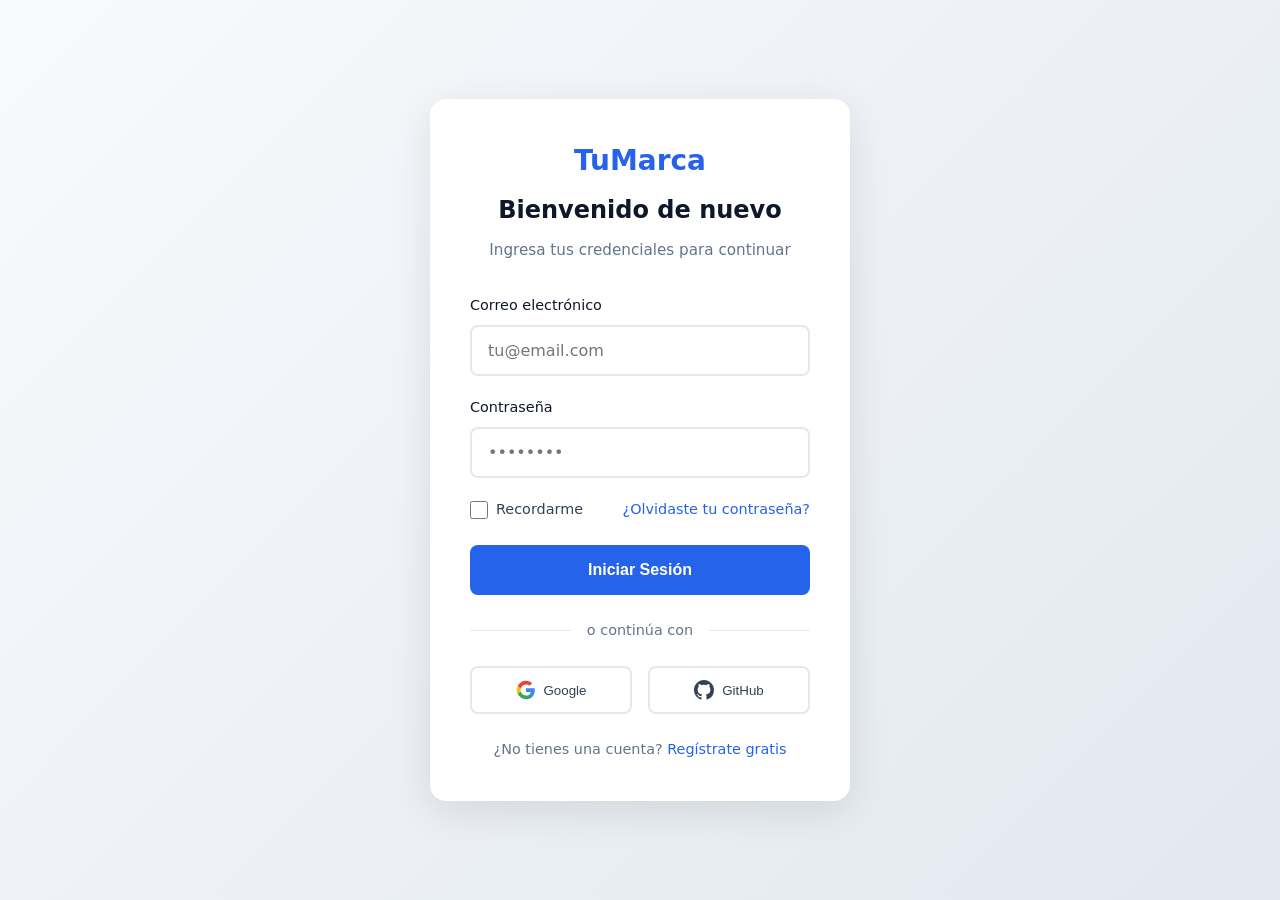
==== login.html @ ce0063b0 "feat(auth): add login page and update branding - Add new login.html page with complete authenticatio" ====
<!DOCTYPE html>
<html lang="es">
<head>
    <meta charset="UTF-8">
    <meta name="viewport" content="width=device-width, initial-scale=1.0">
    <title>Iniciar Sesión - TuMarca</title>
    <style>
        * {
            margin: 0;
            padding: 0;
            box-sizing: border-box;
        }
        
        :root {
            --primary: #2563eb;
            --primary-dark: #1d4ed8;
            --secondary: #0f172a;
            --text: #334155;
            --text-light: #64748b;
            --white: #ffffff;
            --error: #dc2626;
            --success: #16a34a;
            --border: #e2e8f0;
        }
        
        body {
            font-family: 'Segoe UI', system-ui, sans-serif;
            line-height: 1.6;
            color: var(--text);
            background: linear-gradient(135deg, #f8fafc 0%, #e2e8f0 100%);
            min-height: 100vh;
            display: flex;
            align-items: center;
            justify-content: center;
            padding: 1rem;
        }
        
        .login-container {
            background: var(--white);
            border-radius: 16px;
            box-shadow: 0 10px 40px rgba(0, 0, 0, 0.1);
            width: 100%;
            max-width: 420px;
            padding: 2.5rem;
        }
        
        .login-header {
            text-align: center;
            margin-bottom: 2rem;
        }
        
        .login-header .logo {
            font-size: 1.75rem;
            font-weight: 700;
            color: var(--primary);
            margin-bottom: 0.5rem;
        }
        
        .login-header h1 {
            font-size: 1.5rem;
            color: var(--secondary);
            margin-bottom: 0.5rem;
        }
        
        .login-header p {
            color: var(--text-light);
            font-size: 0.95rem;
        }
        
        .form-group {
            margin-bottom: 1.25rem;
        }
        
        .form-group label {
            display: block;
            margin-bottom: 0.5rem;
            font-weight: 500;
            color: var(--secondary);
            font-size: 0.9rem;
        }
        
        .form-group input {
            width: 100%;
            padding: 0.875rem 1rem;
            border: 2px solid var(--border);
            border-radius: 8px;
            font-size: 1rem;
            font-family: inherit;
            transition: border-color 0.3s, box-shadow 0.3s;
        }
        
        .form-group input:focus {
            outline: none;
            border-color: var(--primary);
            box-shadow: 0 0 0 3px rgba(37, 99, 235, 0.1);
        }
        
        .form-group input.error {
            border-color: var(--error);
        }
        
        .form-group input.success {
            border-color: var(--success);
        }
        
        .error-message {
            color: var(--error);
            font-size: 0.85rem;
            margin-top: 0.35rem;
            display: none;
        }
        
        .error-message.visible {
            display: block;
        }
        
        .form-options {
            display: flex;
            justify-content: space-between;
            align-items: center;
            margin-bottom: 1.5rem;
            font-size: 0.9rem;
        }
        
        .remember-me {
            display: flex;
            align-items: center;
            gap: 0.5rem;
            cursor: pointer;
        }
        
        .remember-me input[type="checkbox"] {
            width: 18px;
            height: 18px;
            accent-color: var(--primary);
            cursor: pointer;
        }
        
        .forgot-password {
            color: var(--primary);
            text-decoration: none;
            transition: color 0.3s;
        }
        
        .forgot-password:hover {
            color: var(--primary-dark);
        }
        
        .login-button {
            width: 100%;
            padding: 1rem;
            background-color: var(--primary);
            color: var(--white);
            border: none;
            border-radius: 8px;
            font-size: 1rem;
            font-weight: 600;
            cursor: pointer;
            transition: background-color 0.3s, transform 0.2s;
        }
        
        .login-button:hover {
            background-color: var(--primary-dark);
        }
        
        .login-button:active {
            transform: scale(0.98);
        }
        
        .login-button:disabled {
            background-color: var(--text-light);
            cursor: not-allowed;
        }
        
        .divider {
            display: flex;
            align-items: center;
            margin: 1.5rem 0;
            color: var(--text-light);
            font-size: 0.9rem;
        }
        
        .divider::before,
        .divider::after {
            content: '';
            flex: 1;
            height: 1px;
            background-color: var(--border);
        }
        
        .divider span {
            padding: 0 1rem;
        }
        
        .social-login {
            display: flex;
            gap: 1rem;
        }
        
        .social-button {
            flex: 1;
            padding: 0.75rem;
            border: 2px solid var(--border);
            border-radius: 8px;
            background: var(--white);
            cursor: pointer;
            display: flex;
            align-items: center;
            justify-content: center;
            gap: 0.5rem;
            font-weight: 500;
            color: var(--text);
            transition: border-color 0.3s, background-color 0.3s;
        }
        
        .social-button:hover {
            border-color: var(--text-light);
            background-color: var(--bg-light);
        }
        
        .signup-link {
            text-align: center;
            margin-top: 1.5rem;
            color: var(--text-light);
            font-size: 0.9rem;
        }
        
        .signup-link a {
            color: var(--primary);
            text-decoration: none;
            font-weight: 500;
        }
        
        .signup-link a:hover {
            text-decoration: underline;
        }
        
        /* Alert styles */
        .alert {
            padding: 1rem;
            border-radius: 8px;
            margin-bottom: 1.5rem;
            display: none;
        }
        
        .alert.visible {
            display: block;
        }
        
        .alert-error {
            background-color: #fef2f2;
            border: 1px solid #fecaca;
            color: var(--error);
        }
        
        .alert-success {
            background-color: #f0fdf4;
            border: 1px solid #bbf7d0;
            color: var(--success);
        }
        
        /* Loading spinner */
        .spinner {
            display: inline-block;
            width: 20px;
            height: 20px;
            border: 3px solid rgba(255, 255, 255, 0.3);
            border-radius: 50%;
            border-top-color: var(--white);
            animation: spin 1s linear infinite;
            margin-right: 0.5rem;
            vertical-align: middle;
        }
        
        @keyframes spin {
            to { transform: rotate(360deg); }
        }
        
        .hidden {
            display: none !important;
        }
        
        /* Dashboard (after login) */
        .dashboard {
            display: none;
            min-height: 100vh;
            background-color: #f1f5f9;
        }
        
        .dashboard.visible {
            display: flex;
        }
        
        /* Sidebar */
        .sidebar {
            width: 260px;
            background: var(--secondary);
            min-height: 100vh;
            position: fixed;
            left: 0;
            top: 0;
            padding: 1.5rem 0;
            transition: transform 0.3s;
        }
        
        .sidebar-logo {
            padding: 0 1.5rem 1.5rem;
            border-bottom: 1px solid rgba(255, 255, 255, 0.1);
            margin-bottom: 1rem;
        }
        
        .sidebar-logo .logo {
            color: var(--white);
            font-size: 1.5rem;
        }
        
        .sidebar-menu {
            list-style: none;
        }
        
        .sidebar-menu li {
            margin-bottom: 0.25rem;
        }
        
        .sidebar-menu a {
            display: flex;
            align-items: center;
            gap: 0.75rem;
            padding: 0.875rem 1.5rem;
            color: rgba(255, 255, 255, 0.7);
            text-decoration: none;
            transition: all 0.3s;
            font-size: 0.95rem;
        }
        
        .sidebar-menu a:hover,
        .sidebar-menu a.active {
            background: rgba(255, 255, 255, 0.1);
            color: var(--white);
        }
        
        .sidebar-menu a.active {
            border-left: 3px solid var(--primary);
        }
        
        .sidebar-menu svg {
            width: 20px;
            height: 20px;
        }
        
        /* Main Content */
        .main-content {
            flex: 1;
            margin-left: 260px;
        }
        
        .dashboard-header {
            background: var(--white);
            padding: 1rem 2rem;
            box-shadow: 0 2px 10px rgba(0, 0, 0, 0.05);
            display: flex;
            justify-content: space-between;
            align-items: center;
            position: sticky;
            top: 0;
            z-index: 100;
        }
        
        .header-left {
            display: flex;
            align-items: center;
            gap: 1rem;
        }
        
        .menu-toggle {
            display: none;
            background: none;
            border: none;
            cursor: pointer;
            padding: 0.5rem;
        }
        
        .search-box {
            display: flex;
            align-items: center;
            background: #f1f5f9;
            border-radius: 8px;
            padding: 0.5rem 1rem;
            gap: 0.5rem;
        }
        
        .search-box input {
            border: none;
            background: none;
            outline: none;
            font-size: 0.9rem;
            width: 200px;
        }
        
        .header-right {
            display: flex;
            align-items: center;
            gap: 1rem;
        }
        
        .notification-btn {
            position: relative;
            background: none;
            border: none;
            cursor: pointer;
            padding: 0.5rem;
        }
        
        .notification-badge {
            position: absolute;
            top: 0;
            right: 0;
            width: 18px;
            height: 18px;
            background: var(--error);
            color: white;
            font-size: 0.7rem;
            border-radius: 50%;
            display: flex;
            align-items: center;
            justify-content: center;
        }
        
        .user-menu {
            display: flex;
            align-items: center;
            gap: 0.75rem;
            cursor: pointer;
        }
        
        .user-avatar {
            width: 40px;
            height: 40px;
            border-radius: 50%;
            background: var(--primary);
            color: white;
            display: flex;
            align-items: center;
            justify-content: center;
            font-weight: 600;
        }
        
        .user-info {
            display: flex;
            flex-direction: column;
        }
        
        .user-name {
            font-weight: 600;
            font-size: 0.9rem;
        }
        
        .user-role {
            font-size: 0.8rem;
            color: var(--text-light);
        }
        
        .logout-btn {
            padding: 0.5rem 1rem;
            background: var(--primary);
            color: white;
            border: none;
            border-radius: 6px;
            cursor: pointer;
            font-weight: 500;
            transition: background 0.3s;
        }
        
        .logout-btn:hover {
            background: var(--primary-dark);
        }
        
        /* Dashboard Content */
        .dashboard-content {
            padding: 2rem;
        }
        
        .page-title {
            font-size: 1.75rem;
            color: var(--secondary);
            margin-bottom: 0.5rem;
        }
        
        .page-subtitle {
            color: var(--text-light);
            margin-bottom: 2rem;
        }
        
        /* Stats Cards */
        .stats-grid {
            display: grid;
            grid-template-columns: repeat(auto-fit, minmax(240px, 1fr));
            gap: 1.5rem;
            margin-bottom: 2rem;
        }
        
        .stat-card {
            background: var(--white);
            border-radius: 12px;
            padding: 1.5rem;
            box-shadow: 0 2px 8px rgba(0, 0, 0, 0.05);
            display: flex;
            align-items: center;
            gap: 1rem;
            transition: transform 0.3s, box-shadow 0.3s;
        }
        
        .stat-card:hover {
            transform: translateY(-4px);
            box-shadow: 0 8px 20px rgba(0, 0, 0, 0.1);
        }
        
        .stat-icon {
            width: 56px;
            height: 56px;
            border-radius: 12px;
            display: flex;
            align-items: center;
            justify-content: center;
            font-size: 1.5rem;
        }
        
        .stat-icon.blue { background: #dbeafe; color: var(--primary); }
        .stat-icon.green { background: #dcfce7; color: var(--success); }
        .stat-icon.orange { background: #ffedd5; color: #ea580c; }
        .stat-icon.purple { background: #f3e8ff; color: #9333ea; }
        
        .stat-info h3 {
            font-size: 1.75rem;
            color: var(--secondary);
            margin-bottom: 0.25rem;
        }
        
        .stat-info p {
            color: var(--text-light);
            font-size: 0.9rem;
        }
        
        .stat-change {
            font-size: 0.8rem;
            margin-top: 0.25rem;
        }
        
        .stat-change.positive { color: var(--success); }
        .stat-change.negative { color: var(--error); }
        
        /* Charts Section */
        .charts-grid {
            display: grid;
            grid-template-columns: 2fr 1fr;
            gap: 1.5rem;
            margin-bottom: 2rem;
        }
        
        .chart-card {
            background: var(--white);
            border-radius: 12px;
            padding: 1.5rem;
            box-shadow: 0 2px 8px rgba(0, 0, 0, 0.05);
        }
        
        .chart-header {
            display: flex;
            justify-content: space-between;
            align-items: center;
            margin-bottom: 1.5rem;
        }
        
        .chart-header h3 {
            color: var(--secondary);
            font-size: 1.1rem;
        }
        
        .chart-filter {
            padding: 0.5rem 1rem;
            border: 1px solid var(--border);
            border-radius: 6px;
            font-size: 0.85rem;
            background: var(--white);
        }
        
        .bar-chart {
            display: flex;
            align-items: flex-end;
            justify-content: space-between;
            height: 200px;
            padding-top: 1rem;
        }
        
        .bar-item {
            display: flex;
            flex-direction: column;
            align-items: center;
            flex: 1;
        }
        
        .bar {
            width: 40px;
            background: var(--primary);
            border-radius: 6px 6px 0 0;
            transition: height 0.5s ease;
        }
        
        .bar-label {
            margin-top: 0.5rem;
            font-size: 0.8rem;
            color: var(--text-light);
        }
        
        .bar-value {
            font-size: 0.8rem;
            font-weight: 600;
            margin-bottom: 0.25rem;
            color: var(--secondary);
        }
        
        /* Donut Chart */
        .donut-chart {
            display: flex;
            align-items: center;
            justify-content: center;
            gap: 2rem;
        }
        
        .donut {
            width: 150px;
            height: 150px;
            border-radius: 50%;
            background: conic-gradient(
                var(--primary) 0deg 126deg,
                var(--success) 126deg 234deg,
                #f59e0b 234deg 306deg,
                var(--error) 306deg 360deg
            );
            position: relative;
        }
        
        .donut::after {
            content: '';
            position: absolute;
            top: 50%;
            left: 50%;
            transform: translate(-50%, -50%);
            width: 80px;
            height: 80px;
            background: var(--white);
            border-radius: 50%;
        }
        
        .donut-legend {
            display: flex;
            flex-direction: column;
            gap: 0.75rem;
        }
        
        .legend-item {
            display: flex;
            align-items: center;
            gap: 0.5rem;
            font-size: 0.9rem;
        }
        
        .legend-color {
            width: 12px;
            height: 12px;
            border-radius: 3px;
        }
        
        /* Table Section */
        .table-card {
            background: var(--white);
            border-radius: 12px;
            box-shadow: 0 2px 8px rgba(0, 0, 0, 0.05);
            overflow: hidden;
        }
        
        .table-header {
            padding: 1.5rem;
            border-bottom: 1px solid var(--border);
            display: flex;
            justify-content: space-between;
            align-items: center;
        }
        
        .table-header h3 {
            color: var(--secondary);
        }
        
        .view-all {
            color: var(--primary);
            text-decoration: none;
            font-size: 0.9rem;
        }
        
        table {
            width: 100%;
            border-collapse: collapse;
        }
        
        th, td {
            padding: 1rem 1.5rem;
            text-align: left;
        }
        
        th {
            background: #f8fafc;
            font-weight: 600;
            color: var(--text-light);
            font-size: 0.85rem;
            text-transform: uppercase;
        }
        
        td {
            border-bottom: 1px solid var(--border);
            font-size: 0.9rem;
        }
        
        tr:last-child td {
            border-bottom: none;
        }
        
        .status {
            display: inline-flex;
            align-items: center;
            gap: 0.5rem;
            padding: 0.25rem 0.75rem;
            border-radius: 20px;
            font-size: 0.8rem;
            font-weight: 500;
        }
        
        .status.active {
            background: #dcfce7;
            color: var(--success);
        }
        
        .status.pending {
            background: #fef3c7;
            color: #d97706;
        }
        
        .status.inactive {
            background: #fee2e2;
            color: var(--error);
        }
        
        .status::before {
            content: '';
            width: 8px;
            height: 8px;
            border-radius: 50%;
            background: currentColor;
        }
        
        .action-btn {
            padding: 0.375rem 0.75rem;
            border: 1px solid var(--border);
            background: var(--white);
            border-radius: 6px;
            cursor: pointer;
            font-size: 0.85rem;
            transition: all 0.3s;
        }
        
        .action-btn:hover {
            border-color: var(--primary);
            color: var(--primary);
        }
        
        /* Activity Section */
        .activity-grid {
            display: grid;
            grid-template-columns: 1fr 1fr;
            gap: 1.5rem;
        }
        
        .activity-card {
            background: var(--white);
            border-radius: 12px;
            padding: 1.5rem;
            box-shadow: 0 2px 8px rgba(0, 0, 0, 0.05);
        }
        
        .activity-list {
            display: flex;
            flex-direction: column;
            gap: 1rem;
        }
        
        .activity-item {
            display: flex;
            gap: 1rem;
            align-items: flex-start;
        }
        
        .activity-icon {
            width: 40px;
            height: 40px;
            border-radius: 10px;
            display: flex;
            align-items: center;
            justify-content: center;
            flex-shrink: 0;
        }
        
        .activity-content p {
            font-size: 0.9rem;
            margin-bottom: 0.25rem;
        }
        
        .activity-content span {
            font-size: 0.8rem;
            color: var(--text-light);
        }
        
        /* Quick Actions */
        .quick-actions {
            display: grid;
            grid-template-columns: repeat(auto-fit, minmax(200px, 1fr));
            gap: 1rem;
            margin-top: 2rem;
        }
        
        .quick-action-btn {
            display: flex;
            align-items: center;
            justify-content: center;
            gap: 0.5rem;
            padding: 1rem;
            background: var(--white);
            border: 2px dashed var(--border);
            border-radius: 10px;
            cursor: pointer;
            color: var(--text-light);
            font-weight: 500;
            transition: all 0.3s;
        }
        
        .quick-action-btn:hover {
            border-color: var(--primary);
            color: var(--primary);
            background: #f8fafc;
        }
        
        /* Responsive */
        @media (max-width: 1024px) {
            .charts-grid {
                grid-template-columns: 1fr;
            }
            
            .activity-grid {
                grid-template-columns: 1fr;
            }
        }
        
        @media (max-width: 768px) {
            .sidebar {
                transform: translateX(-100%);
            }
            
            .sidebar.open {
                transform: translateX(0);
            }
            
            .main-content {
                margin-left: 0;
            }
            
            .menu-toggle {
                display: block;
            }
            
            .search-box {
                display: none;
            }
            
            .user-info {
                display: none;
            }
            
            .stats-grid {
                grid-template-columns: 1fr;
            }
            
            .table-card {
                overflow-x: auto;
            }
        }
    </style>
    </style>
</head>
<body>
    <!-- Login Form -->
    <div class="login-container" id="loginContainer">
        <div class="login-header">
            <div class="logo">TuMarca</div>
            <h1>Bienvenido de nuevo</h1>
            <p>Ingresa tus credenciales para continuar</p>
        </div>
        
        <div class="alert alert-error" id="errorAlert"></div>
        <div class="alert alert-success" id="successAlert"></div>
        
        <form id="loginForm">
            <div class="form-group">
                <label for="email">Correo electrónico</label>
                <input type="email" id="email" name="email" placeholder="tu@email.com" required>
                <div class="error-message" id="emailError">Por favor ingresa un correo válido</div>
            </div>
            
            <div class="form-group">
                <label for="password">Contraseña</label>
                <input type="password" id="password" name="password" placeholder="••••••••" required>
                <div class="error-message" id="passwordError">La contraseña debe tener al menos 6 caracteres</div>
            </div>
            
            <div class="form-options">
                <label class="remember-me">
                    <input type="checkbox" id="remember">
                    <span>Recordarme</span>
                </label>
                <a href="#" class="forgot-password">¿Olvidaste tu contraseña?</a>
            </div>
            
            <button type="submit" class="login-button" id="loginBtn">Iniciar Sesión</button>
        </form>
        
        <div class="divider">
            <span>o continúa con</span>
        </div>
        
        <div class="social-login">
            <button type="button" class="social-button" onclick="socialLogin('google')">
                <svg width="20" height="20" viewBox="0 0 24 24" fill="none">
                    <path d="M22.56 12.25c0-.78-.07-1.53-.2-2.25H12v4.26h5.92c-.26 1.37-1.04 2.53-2.21 3.31v2.77h3.57c2.08-1.92 3.28-4.74 3.28-8.09z" fill="#4285F4"/>
                    <path d="M12 23c2.97 0 5.46-.98 7.28-2.66l-3.57-2.77c-.98.66-2.23 1.06-3.71 1.06-2.86 0-5.29-1.93-6.16-4.53H2.18v2.84C3.99 20.53 7.7 23 12 23z" fill="#34A853"/>
                    <path d="M5.84 14.09c-.22-.66-.35-1.36-.35-2.09s.13-1.43.35-2.09V7.07H2.18C1.43 8.55 1 10.22 1 12s.43 3.45 1.18 4.93l2.85-2.22.81-.62z" fill="#FBBC05"/>
                    <path d="M12 5.38c1.62 0 3.06.56 4.21 1.64l3.15-3.15C17.45 2.09 14.97 1 12 1 7.7 1 3.99 3.47 2.18 7.07l3.66 2.84c.87-2.6 3.3-4.53 6.16-4.53z" fill="#EA4335"/>
                </svg>
                Google
            </button>
            <button type="button" class="social-button" onclick="socialLogin('github')">
                <svg width="20" height="20" viewBox="0 0 24 24" fill="currentColor">
                    <path d="M12 0C5.37 0 0 5.37 0 12c0 5.31 3.435 9.795 8.205 11.385.6.105.825-.255.825-.57 0-.285-.015-1.23-.015-2.235-3.015.555-3.795-.735-4.035-1.41-.135-.345-.72-1.41-1.23-1.695-.42-.225-1.02-.78-.015-.795.945-.015 1.62.87 1.845 1.23 1.08 1.815 2.805 1.305 3.495.99.105-.78.42-1.305.765-1.605-2.67-.3-5.46-1.335-5.46-5.925 0-1.305.465-2.385 1.23-3.225-.12-.3-.54-1.53.12-3.18 0 0 1.005-.315 3.3 1.23.96-.27 1.98-.405 3-.405s2.04.135 3 .405c2.295-1.56 3.3-1.23 3.3-1.23.66 1.65.24 2.88.12 3.18.765.84 1.23 1.905 1.23 3.225 0 4.605-2.805 5.625-5.475 5.925.435.375.81 1.095.81 2.22 0 1.605-.015 2.895-.015 3.3 0 .315.225.69.825.57A12.02 12.02 0 0024 12c0-6.63-5.37-12-12-12z"/>
                </svg>
                GitHub
            </button>
        </div>
        
        <div class="signup-link">
            ¿No tienes una cuenta? <a href="#" onclick="showSignup()">Regístrate gratis</a>
        </div>
    </div>
    
    <!-- Dashboard (after login) -->
    <div class="dashboard" id="dashboard">
        <!-- Sidebar -->
        <aside class="sidebar" id="sidebar">
            <div class="sidebar-logo">
                <div class="logo">TuMarca</div>
            </div>
            <ul class="sidebar-menu">
                <li><a href="#" class="active" onclick="showPage('dashboard')">
                    <svg fill="none" stroke="currentColor" viewBox="0 0 24 24"><path stroke-linecap="round" stroke-linejoin="round" stroke-width="2" d="M3 12l2-2m0 0l7-7 7 7M5 10v10a1 1 0 001 1h3m10-11l2 2m-2-2v10a1 1 0 01-1 1h-3m-6 0a1 1 0 001-1v-4a1 1 0 011-1h2a1 1 0 011 1v4a1 1 0 001 1m-6 0h6"></path></svg>
                    Dashboard
                </a></li>
                <li><a href="#" onclick="showPage('analytics')">
                    <svg fill="none" stroke="currentColor" viewBox="0 0 24 24"><path stroke-linecap="round" stroke-linejoin="round" stroke-width="2" d="M9 19v-6a2 2 0 00-2-2H5a2 2 0 00-2 2v6a2 2 0 002 2h2a2 2 0 002-2zm0 0V9a2 2 0 012-2h2a2 2 0 012 2v10m-6 0a2 2 0 002 2h2a2 2 0 002-2m0 0V5a2 2 0 012-2h2a2 2 0 012 2v14a2 2 0 01-2 2h-2a2 2 0 01-2-2z"></path></svg>
                    Analytics
                </a></li>
                <li><a href="#" onclick="showPage('users')">
                    <svg fill="none" stroke="currentColor" viewBox="0 0 24 24"><path stroke-linecap="round" stroke-linejoin="round" stroke-width="2" d="M12 4.354a4 4 0 110 5.292M15 21H3v-1a6 6 0 0112 0v1zm0 0h6v-1a6 6 0 00-9-5.197M13 7a4 4 0 11-8 0 4 4 0 018 0z"></path></svg>
                    Usuarios
                </a></li>
                <li><a href="#" onclick="showPage('products')">
                    <svg fill="none" stroke="currentColor" viewBox="0 0 24 24"><path stroke-linecap="round" stroke-linejoin="round" stroke-width="2" d="M20 7l-8-4-8 4m16 0l-8 4m8-4v10l-8 4m0-10L4 7m8 4v10M4 7v10l8 4"></path></svg>
                    Productos
                </a></li>
                <li><a href="#" onclick="showPage('orders')">
                    <svg fill="none" stroke="currentColor" viewBox="0 0 24 24"><path stroke-linecap="round" stroke-linejoin="round" stroke-width="2" d="M9 5H7a2 2 0 00-2 2v12a2 2 0 002 2h10a2 2 0 002-2V7a2 2 0 00-2-2h-2M9 5a2 2 0 002 2h2a2 2 0 002-2M9 5a2 2 0 012-2h2a2 2 0 012 2m-3 7h3m-3 4h3m-6-4h.01M9 16h.01"></path></svg>
                    Pedidos
                </a></li>
                <li><a href="#" onclick="showPage('settings')">
                    <svg fill="none" stroke="currentColor" viewBox="0 0 24 24"><path stroke-linecap="round" stroke-linejoin="round" stroke-width="2" d="M10.325 4.317c.426-1.756 2.924-1.756 3.35 0a1.724 1.724 0 002.573 1.066c1.543-.94 3.31.826 2.37 2.37a1.724 1.724 0 001.065 2.572c1.756.426 1.756 2.924 0 3.35a1.724 1.724 0 00-1.066 2.573c.94 1.543-.826 3.31-2.37 2.37a1.724 1.724 0 00-2.572 1.065c-.426 1.756-2.924 1.756-3.35 0a1.724 1.724 0 00-2.573-1.066c-1.543.94-3.31-.826-2.37-2.37a1.724 1.724 0 00-1.065-2.572c-1.756-.426-1.756-2.924 0-3.35a1.724 1.724 0 001.066-2.573c-.94-1.543.826-3.31 2.37-2.37.996.608 2.296.07 2.572-1.065z"></path><path stroke-linecap="round" stroke-linejoin="round" stroke-width="2" d="M15 12a3 3 0 11-6 0 3 3 0 016 0z"></path></svg>
                    Configuración
                </a></li>
            </ul>
        </aside>
        
        <!-- Main Content -->
        <main class="main-content">
            <!-- Header -->
            <header class="dashboard-header">
                <div class="header-left">
                    <button class="menu-toggle" onclick="toggleSidebar()">
                        <svg width="24" height="24" fill="none" stroke="currentColor" viewBox="0 0 24 24"><path stroke-linecap="round" stroke-linejoin="round" stroke-width="2" d="M4 6h16M4 12h16M4 18h16"></path></svg>
                    </button>
                    <div class="search-box">
                        <svg width="18" height="18" fill="none" stroke="currentColor" viewBox="0 0 24 24"><path stroke-linecap="round" stroke-linejoin="round" stroke-width="2" d="M21 21l-6-6m2-5a7 7 0 11-14 0 7 7 0 0114 0z"></path></svg>
                        <input type="text" placeholder="Buscar...">
                    </div>
                </div>
                <div class="header-right">
                    <button class="notification-btn">
                        <svg width="24" height="24" fill="none" stroke="currentColor" viewBox="0 0 24 24"><path stroke-linecap="round" stroke-linejoin="round" stroke-width="2" d="M15 17h5l-1.405-1.405A2.032 2.032 0 0118 14.158V11a6.002 6.002 0 00-4-5.659V5a2 2 0 10-4 0v.341C7.67 6.165 6 8.388 6 11v3.159c0 .538-.214 1.055-.595 1.436L4 17h5m6 0v1a3 3 0 11-6 0v-1m6 0H9"></path></svg>
                        <span class="notification-badge">3</span>
                    </button>
                    <div class="user-menu">
                        <div class="user-avatar" id="userAvatar">A</div>
                        <div class="user-info">
                            <span class="user-name" id="userName">Usuario</span>
                            <span class="user-role">Administrador</span>
                        </div>
                    </div>
                    <button class="logout-btn" onclick="logout()">Cerrar</button>
                </div>
            </header>
            
            <!-- Dashboard Content -->
            <div class="dashboard-content" id="dashboardContent">
                <h1 class="page-title">Dashboard</h1>
                <p class="page-subtitle">Resumen de tu actividad y métricas importantes</p>
                
                <!-- Stats -->
                <div class="stats-grid">
                    <div class="stat-card">
                        <div class="stat-icon blue">
                            <svg width="24" height="24" fill="none" stroke="currentColor" viewBox="0 0 24 24"><path stroke-linecap="round" stroke-linejoin="round" stroke-width="2" d="M12 4.354a4 4 0 110 5.292M15 21H3v-1a6 6 0 0112 0v1zm0 0h6v-1a6 6 0 00-9-5.197M13 7a4 4 0 11-8 0 4 4 0 018 0z"></path></svg>
                        </div>
                        <div class="stat-info">
                            <h3>12,345</h3>
                            <p>Usuarios Totales</p>
                            <span class="stat-change positive">↑ 12% este mes</span>
                        </div>
                    </div>
                    <div class="stat-card">
                        <div class="stat-icon green">
                            <svg width="24" height="24" fill="none" stroke="currentColor" viewBox="0 0 24 24"><path stroke-linecap="round" stroke-linejoin="round" stroke-width="2" d="M13 7h8m0 0v8m0-8l-8 8-4-4-6 6"></path></svg>
                        </div>
                        <div class="stat-info">
                            <h3>$84,230</h3>
                            <p>Ingresos</p>
                            <span class="stat-change positive">↑ 8% este mes</span>
                        </div>
                    </div>
                    <div class="stat-card">
                        <div class="stat-icon orange">
                            <svg width="24" height="24" fill="none" stroke="currentColor" viewBox="0 0 24 24"><path stroke-linecap="round" stroke-linejoin="round" stroke-width="2" d="M16 11V7a4 4 0 00-8 0v4M5 9h14l1 12H4L5 9z"></path></svg>
                        </div>
                        <div class="stat-info">
                            <h3>1,234</h3>
                            <p>Pedidos</p>
                            <span class="stat-change negative">↓ 3% este mes</span>
                        </div>
                    </div>
                    <div class="stat-card">
                        <div class="stat-icon purple">
                            <svg width="24" height="24" fill="none" stroke="currentColor" viewBox="0 0 24 24"><path stroke-linecap="round" stroke-linejoin="round" stroke-width="2" d="M11.049 2.927c.3-.921 1.603-.921 1.902 0l1.519 4.674a1 1 0 00.95.69h4.915c.969 0 1.371 1.24.588 1.81l-3.976 2.888a1 1 0 00-.363 1.118l1.518 4.674c.3.922-.755 1.688-1.538 1.118l-3.976-2.888a1 1 0 00-1.176 0l-3.976 2.888c-.783.57-1.838-.197-1.538-1.118l1.518-4.674a1 1 0 00-.363-1.118l-3.976-2.888c-.784-.57-.38-1.81.588-1.81h4.914a1 1 0 00.951-.69l1.519-4.674z"></path></svg>
                        </div>
                        <div class="stat-info">
                            <h3>4.8</h3>
                            <p>Calificación</p>
                            <span class="stat-change positive">↑ 0.2 este mes</span>
                        </div>
                    </div>
                </div>
                
                <!-- Charts -->
                <div class="charts-grid">
                    <div class="chart-card">
                        <div class="chart-header">
                            <h3>Ingresos Semanales</h3>
                            <select class="chart-filter">
                                <option>Esta semana</option>
                                <option>Semana pasada</option>
                                <option>Este mes</option>
                            </select>
                        </div>
                        <div class="bar-chart">
                            <div class="bar-item">
                                <span class="bar-value">$1.2k</span>
                                <div class="bar" style="height: 60px;"></div>
                                <span class="bar-label">Lun</span>
                            </div>
                            <div class="bar-item">
                                <span class="bar-value">$2.1k</span>
                                <div class="bar" style="height: 100px;"></div>
                                <span class="bar-label">Mar</span>
                            </div>
                            <div class="bar-item">
                                <span class="bar-value">$1.8k</span>
                                <div class="bar" style="height: 85px;"></div>
                                <span class="bar-label">Mié</span>
                            </div>
                            <div class="bar-item">
                                <span class="bar-value">$2.5k</span>
                                <div class="bar" style="height: 120px;"></div>
                                <span class="bar-label">Jue</span>
                            </div>
                            <div class="bar-item">
                                <span class="bar-value">$3.2k</span>
                                <div class="bar" style="height: 150px;"></div>
                                <span class="bar-label">Vie</span>
                            </div>
                            <div class="bar-item">
                                <span class="bar-value">$2.8k</span>
                                <div class="bar" style="height: 130px;"></div>
                                <span class="bar-label">Sáb</span>
                            </div>
                            <div class="bar-item">
                                <span class="bar-value">$1.9k</span>
                                <div class="bar" style="height: 90px;"></div>
                                <span class="bar-label">Dom</span>
                            </div>
                        </div>
                    </div>
                    <div class="chart-card">
                        <div class="chart-header">
                            <h3>Por Categoría</h3>
                        </div>
                        <div class="donut-chart">
                            <div class="donut"></div>
                            <div class="donut-legend">
                                <div class="legend-item">
                                    <div class="legend-color" style="background: var(--primary);"></div>
                                    <span>Electrónica 35%</span>
                                </div>
                                <div class="legend-item">
                                    <div class="legend-color" style="background: var(--success);"></div>
                                    <span>Ropa 30%</span>
                                </div>
                                <div class="legend-item">
                                    <div class="legend-color" style="background: #f59e0b;"></div>
                                    <span>Hogar 20%</span>
                                </div>
                                <div class="legend-item">
                                    <div class="legend-color" style="background: var(--error);"></div>
                                    <span>Otros 15%</span>
                                </div>
                            </div>
                        </div>
                    </div>
                </div>
                
                <!-- Table -->
                <div class="table-card">
                    <div class="table-header">
                        <h3>Últimos Pedidos</h3>
                        <a href="#" class="view-all">Ver todos →</a>
                    </div>
                    <table>
                        <thead>
                            <tr>
                                <th>ID</th>
                                <th>Cliente</th>
                                <th>Producto</th>
                                <th>Estado</th>
                                <th>Monto</th>
                                <th>Fecha</th>
                                <th>Acción</th>
                            </tr>
                        </thead>
                        <tbody>
                            <tr>
                                <td>#ORD-001</td>
                                <td>Juan Pérez</td>
                                <td>Laptop Pro</td>
                                <td><span class="status active">Activo</span></td>
                                <td>$1,299</td>
                                <td>14 May 2026</td>
                                <td><button class="action-btn">Ver</button></td>
                            </tr>
                            <tr>
                                <td>#ORD-002</td>
                                <td>María García</td>
                                <td>iPhone 15</td>
                                <td><span class="status pending">Pendiente</span></td>
                                <td>$999</td>
                                <td>14 May 2026</td>
                                <td><button class="action-btn">Ver</button></td>
                            </tr>
                            <tr>
                                <td>#ORD-003</td>
                                <td>Carlos López</td>
                                <td>Apple Watch</td>
                                <td><span class="status active">Activo</span></td>
                                <td>$499</td>
                                <td>13 May 2026</td>
                                <td><button class="action-btn">Ver</button></td>
                            </tr>
                            <tr>
                                <td>#ORD-004</td>
                                <td>Ana Mart��nez</td>
                                <td>AirPods Pro</td>
                                <td><span class="status inactive">Inactivo</span></td>
                                <td>$249</td>
                                <td>13 May 2026</td>
                                <td><button class="action-btn">Ver</button></td>
                            </tr>
                            <tr>
                                <td>#ORD-005</td>
                                <td>Pedro Sánchez</td>
                                <td>iPad Air</td>
                                <td><span class="status active">Activo</span></td>
                                <td>$799</td>
                                <td>12 May 2026</td>
                                <td><button class="action-btn">Ver</button></td>
                            </tr>
                        </tbody>
                    </table>
                </div>
                
                <!-- Quick Actions -->
                <div class="quick-actions">
                    <button class="quick-action-btn" onclick="showAlert('Nueva orden creada')">
                        <svg width="20" height="20" fill="none" stroke="currentColor" viewBox="0 0 24 24"><path stroke-linecap="round" stroke-linejoin="round" stroke-width="2" d="M12 6v6m0 0v6m0-6h6m-6 0H6"></path></svg>
                        Nuevo Pedido
                    </button>
                    <button class="quick-action-btn" onclick="showAlert('Agregando usuario...')">
                        <svg width="20" height="20" fill="none" stroke="currentColor" viewBox="0 0 24 24"><path stroke-linecap="round" stroke-linejoin="round" stroke-width="2" d="M18 9v3m0 0v3m0-3h3m-3 0h-3m-2-5a4 4 0 11-8 0 4 4 0 018 0zM3 20a6 6 0 0112 0v1H3v-1z"></path></svg>
                        Agregar Usuario
                    </button>
                    <button class="quick-action-btn" onclick="showAlert('Generando reporte...')">
                        <svg width="20" height="20" fill="none" stroke="currentColor" viewBox="0 0 24 24"><path stroke-linecap="round" stroke-linejoin="round" stroke-width="2" d="M9 17v-2m3 2v-4m3 4v-6m2 10H7a2 2 0 01-2-2V5a2 2 0 012-2h5.586a1 1 0 01.707.293l5.414 5.414a1 1 0 01.293.707V19a2 2 0 01-2 2z"></path></svg>
                        Generar Reporte
                    </button>
                    <button class="quick-action-btn" onclick="showAlert('Abriendo configuración...')">
                        <svg width="20" height="20" fill="none" stroke="currentColor" viewBox="0 0 24 24"><path stroke-linecap="round" stroke-linejoin="round" stroke-width="2" d="M10.325 4.317c.426-1.756 2.924-1.756 3.35 0a1.724 1.724 0 002.573 1.066c1.543-.94 3.31.826 2.37 2.37a1.724 1.724 0 001.065 2.572c1.756.426 1.756 2.924 0 3.35a1.724 1.724 0 00-1.066 2.573c.94 1.543-.826 3.31-2.37 2.37a1.724 1.724 0 00-2.572 1.065c-.426 1.756-2.924 1.756-3.35 0a1.724 1.724 0 00-2.573-1.066c-1.543.94-3.31-.826-2.37-2.37a1.724 1.724 0 00-1.065-2.572c-1.756-.426-1.756-2.924 0-3.35a1.724 1.724 0 001.066-2.573c-.94-1.543.826-3.31 2.37-2.37.996.608 2.296.07 2.572-1.065z"></path><path stroke-linecap="round" stroke-linejoin="round" stroke-width="2" d="M15 12a3 3 0 11-6 0 3 3 0 016 0z"></path></svg>
                        Configuración
                    </button>
                </div>
            </div>
        </main>
    </div>
    
    <script>
        // Demo users database (stored in localStorage)
        const DEMO_USERS = [
            { email: 'admin@demo.com', password: 'admin123', name: 'Administrador' },
            { email: 'user@demo.com', password: 'user123', name: 'Usuario Demo' }
        ];
        
        // Check if user is already logged in
        function checkAuth() {
            const isLoggedIn = localStorage.getItem('isLoggedIn');
            const userEmail = localStorage.getItem('userEmail');
            const userName = localStorage.getItem('userName');
            
            if (isLoggedIn === 'true') {
                showDashboard(userEmail, userName);
            }
        }
        
        // Show dashboard
        function showDashboard(email, name) {
            document.getElementById('loginContainer').classList.add('hidden');
            document.getElementById('dashboard').classList.add('visible');
            document.getElementById('userEmail').textContent = email;
            document.getElementById('userName').textContent = name || 'Usuario';
        }
        
        // Show login form
        function showLogin() {
            document.getElementById('loginContainer').classList.remove('hidden');
            document.getElementById('dashboard').classList.remove('visible');
        }
        
        // Validate email
        function validateEmail(email) {
            const re = /^[^\s@]+@[^\s@]+\.[^\s@]+$/;
            return re.test(email);
        }
        
        // Show error
        function showError(message) {
            const errorAlert = document.getElementById('errorAlert');
            errorAlert.textContent = message;
            errorAlert.classList.add('visible');
            setTimeout(() => {
                errorAlert.classList.remove('visible');
            }, 5000);
        }
        
        // Show success
        function showSuccess(message) {
            const successAlert = document.getElementById('successAlert');
            successAlert.textContent = message;
            successAlert.classList.add('visible');
            setTimeout(() => {
                successAlert.classList.remove('visible');
            }, 3000);
        }
        
        // Validate form field
        function validateField(fieldId, errorId, validationFn) {
            const field = document.getElementById(fieldId);
            const error = document.getElementById(errorId);
            const value = field.value.trim();
            
            if (!validationFn(value)) {
                field.classList.add('error');
                field.classList.remove('success');
                error.classList.add('visible');
                return false;
            } else {
                field.classList.remove('error');
                field.classList.add('success');
                error.classList.remove('visible');
                return true;
            }
        }
        
        // Login form handler
        document.getElementById('loginForm').addEventListener('submit', function(e) {
            e.preventDefault();
            
            const email = document.getElementById('email').value.trim();
            const password = document.getElementById('password').value;
            const remember = document.getElementById('remember').checked;
            
            // Validate fields
            const isEmailValid = validateEmail(email);
            const isPasswordValid = password.length >= 6;
            
            if (!isEmailValid) {
                showError('Por favor ingresa un correo electrónico válido');
                return;
            }
            
            if (!isPasswordValid) {
                showError('La contraseña debe tener al menos 6 caracteres');
                return;
            }
            
            // Find user in demo database
            const user = DEMO_USERS.find(u => u.email === email && u.password === password);
            
            if (user) {
                // Show loading
                const loginBtn = document.getElementById('loginBtn');
                loginBtn.disabled = true;
                loginBtn.innerHTML = '<span class="spinner"></span>Iniciando sesión...';
                
                // Simulate API call
                setTimeout(() => {
                    // Save to localStorage if "remember me" is checked
                    if (remember) {
                        localStorage.setItem('userEmail', email);
                        localStorage.setItem('userName', user.name);
                    }
                    localStorage.setItem('isLoggedIn', 'true');
                    
                    showSuccess('¡Inicio de sesión exitoso!');
                    showDashboard(email, user.name);
                    
                    // Reset button
                    loginBtn.disabled = false;
                    loginBtn.textContent = 'Iniciar Sesión';
                }, 1500);
            } else {
                showError('Credenciales incorrectas. Prueba: admin@demo.com / admin123');
            }
        });
        
        // Real-time validation
        document.getElementById('email').addEventListener('blur', function() {
            validateField('email', 'emailError', validateEmail);
        });
        
        document.getElementById('password').addEventListener('blur', function() {
            validateField('password', 'passwordError', pwd => pwd.length >= 6);
        });
        
        // Social login (demo)
        function socialLogin(provider) {
            const loginBtn = document.getElementById('loginBtn');
            loginBtn.disabled = true;
            loginBtn.innerHTML = `<span class="spinner"></span>Conectando con ${provider}...`;
            
            setTimeout(() => {
                // Auto-login with demo user for social login
                localStorage.setItem('isLoggedIn', 'true');
                localStorage.setItem('userEmail', `user@${provider}.com`);
                localStorage.setItem('userName', `Usuario ${provider.charAt(0).toUpperCase() + provider.slice(1)}`);
                
                showSuccess(`¡Iniciaste sesión con ${provider}!`);
                showDashboard(`user@${provider}.com`, `Usuario ${provider.charAt(0).toUpperCase() + provider.slice(1)}`);
                
                loginBtn.disabled = false;
                loginBtn.textContent = 'Iniciar Sesión';
            }, 1500);
        }
        
        // Show signup (demo)
        function showSignup() {
            showError('Esta es una versión de demostración. Usa: admin@demo.com / admin123');
        }
        
        // Logout
        function logout() {
            localStorage.removeItem('isLoggedIn');
            localStorage.removeItem('userEmail');
            localStorage.removeItem('userName');
            
            // Reset form
            document.getElementById('loginForm').reset();
            document.querySelectorAll('.form-group input').forEach(input => {
                input.classList.remove('success', 'error');
            });
            
            showLogin();
            showSuccess('Sesión cerrada correctamente');
        }
        
        // Toggle sidebar on mobile
        function toggleSidebar() {
            document.getElementById('sidebar').classList.toggle('open');
        }
        
        // Show specific page (placeholder)
        function showPage(page) {
            // Update active menu item
            document.querySelectorAll('.sidebar-menu a').forEach(link => {
                link.classList.remove('active');
            });
            event.target.closest('a').classList.add('active');
            
            // Close sidebar on mobile
            if (window.innerWidth <= 768) {
                document.getElementById('sidebar').classList.remove('open');
            }
            
            // Page-specific content (demo)
            const content = document.getElementById('dashboardContent');
            if (page === 'analytics') {
                content.innerHTML = `
                    <h1 class="page-title">Analytics</h1>
                    <p class="page-subtitle">Análisis detallado de tu negocio</p>
                    <div class="stats-grid">
                        <div class="stat-card"><div class="stat-icon blue"><svg width="24" height="24" fill="none" stroke="currentColor" viewBox="0 0 24 24"><path stroke-linecap="round" stroke-linejoin="round" stroke-width="2" d="M9 19v-6a2 2 0 00-2-2H5a2 2 0 00-2 2v6a2 2 0 002 2h2a2 2 0 002-2zm0 0V9a2 2 0 012-2h2a2 2 0 012 2v10m-6 0a2 2 0 002 2h2a2 2 0 002-2m0 0V5a2 2 0 012-2h2a2 2 0 012 2v14a2 2 0 01-2 2h-2a2 2 0 01-2-2z"></path></svg></div><div class="stat-info"><h3>45.2K</h3><p>Visitas</p><span class="stat-change positive">↑ 23%</span></div></div>
                        <div class="stat-card"><div class="stat-icon green"><svg width="24" height="24" fill="none" stroke="currentColor" viewBox="0 0 24 24"><path stroke-linecap="round" stroke-linejoin="round" stroke-width="2" d="M13 7h8m0 0v8m0-8l-8 8-4-4-6 6"></path></svg></div><div class="stat-info"><h3>3.2%</h3><p>Conversión</p><span class="stat-change positive">↑ 0.8%</span></div></div>
                        <div class="stat-card"><div class="stat-icon orange"><svg width="24" height="24" fill="none" stroke="currentColor" viewBox="0 0 24 24"><path stroke-linecap="round" stroke-linejoin="round" stroke-width="2" d="M12 8v4l3 3m6-3a9 9 0 11-18 0 9 9 0 0118 0z"></path></svg></div><div class="stat-info"><h3>2:45</h3><p>Tiempo Promedio</p><span class="stat-change positive">↑ 15%</span></div></div>
                        <div class="stat-card"><div class="stat-icon purple"><svg width="24" height="24" fill="none" stroke="currentColor" viewBox="0 0 24 24"><path stroke-linecap="round" stroke-linejoin="round" stroke-width="2" d="M15 12a3 3 0 11-6 0 3 3 0 016 0z"></path></svg></div><div class="stat-info"><h3>68%</h3><p>Rebote</p><span class="stat-change negative">↓ 5%</span></div></div>
                    </div>
                    <div class="table-card" style="margin-top: 2rem;">
                        <div class="table-header"><h3>Fuentes de Tráfico</h3></div>
                        <table><thead><tr><th>Fuente</th><th>Visitas</th><th>Conversión</th><th>Estado</th></tr></thead><tbody><tr><td>Google</td><td>18,450</td><td>4.2%</td><td><span class="status active">Activo</span></td></tr><tr><td>Directo</td><td>12,320</td><td>3.8%</td><td><span class="status active">Activo</span></td></tr><tr><td>Facebook</td><td>8,210</td><td>2.1%</td><td><span class="status pending">Pendiente</span></td></tr><tr><td>Instagram</td><td>4,890</td><td>1.5%</td><td><span class="status inactive">Inactivo</span></td></tr></tbody></table>
                    </div>
                `;
            } else if (page === 'users') {
                content.innerHTML = `
                    <h1 class="page-title">Usuarios</h1>
                    <p class="page-subtitle">Gestiona los usuarios de tu plataforma</p>
                    <div class="stats-grid">
                        <div class="stat-card"><div class="stat-icon blue"><svg width="24" height="24" fill="none" stroke="currentColor" viewBox="0 0 24 24"><path stroke-linecap="round" stroke-linejoin="round" stroke-width="2" d="M17 20h5v-2a3 3 0 00-5.356-1.857M17 20H7m10 0v-2c0-.656-.126-1.283-.356-1.857M7 20H2v-2a3 3 0 015.356-1.857M7 20v-2c0-.656.126-1.283.356-1.857m0 0a5.002 5.002 0 019.288 0M15 7a3 3 0 11-6 0 3 3 0 016 0zm6 3a2 2 0 11-4 0 2 2 0 014 0zM7 10a2 2 0 11-4 0 2 2 0 014 0z"></path></svg></div><div class="stat-info"><h3>12,345</h3><p>Total Usuarios</p><span class="stat-change positive">↑ 150 nuevos</span></div></div>
                        <div class="stat-card"><div class="stat-icon green"><svg width="24" height="24" fill="none" stroke="currentColor" viewBox="0 0 24 24"><path stroke-linecap="round" stroke-linejoin="round" stroke-width="2" d="M9 12l2 2 4-4m6 2a9 9 0 11-18 0 9 9 0 0118 0z"></path></svg></div><div class="stat-info"><h3>10,892</h3><p>Verificados</p><span class="stat-change positive">↑ 89%</span></div></div>
                        <div class="stat-card"><div class="stat-icon orange"><svg width="24" height="24" fill="none" stroke="currentColor" viewBox="0 0 24 24"><path stroke-linecap="round" stroke-linejoin="round" stroke-width="2" d="M12 9v2m0 4h.01m-6.938 4h13.856c1.54 0 2.502-1.667 1.732-3L13.732 4c-.77-1.333-2.694-1.333-3.464 0L3.34 16c-.77 1.333.192 3 1.732 3z"></path></svg></div><div class="stat-info"><h3>1,453</h3><p>Pendientes</p><span class="stat-change">Por verificar</span></div></div>
                    </div>
                    <div class="table-card" style="margin-top: 2rem;">
                        <div class="table-header"><h3>Lista de Usuarios</h3></div>
                        <table><thead><tr><th>ID</th><th>Nombre</th><th>Email</th><th>Rol</th><th>Estado</th><th>Acción</th></tr></thead><tbody><tr><td>#USR-001</td><td>Juan Pérez</td><td>juan@email.com</td><td>Admin</td><td><span class="status active">Activo</span></td><td><button class="action-btn">Editar</button></td></tr><tr><td>#USR-002</td><td>María García</td><td>maria@email.com</td><td>Usuario</td><td><span class="status active">Activo</span></td><td><button class="action-btn">Editar</button></td></tr><tr><td>#USR-003</td><td>Carlos López</td><td>carlos@email.com</td><td>Usuario</td><td><span class="status pending">Pendiente</span></td><td><button class="action-btn">Editar</button></td></tr></tbody></table>
                    </div>
                `;
            } else if (page === 'settings') {
                content.innerHTML = `
                    <h1 class="page-title">Configuración</h1>
                    <p class="page-subtitle">Personaliza tu experiencia</p>
                    <div style="display: grid; gap: 1.5rem; max-width: 600px;">
                        <div class="table-card">
                            <div class="table-header"><h3>Perfil</h3></div>
                            <div style="padding: 1.5rem;">
                                <div class="form-group"><label>Nombre</label><input type="text" value="Administrador" style="width:100%;padding:0.75rem;border:2px solid var(--border);border-radius:8px;"></div>
                                <div class="form-group"><label>Email</label><input type="email" value="admin@demo.com" style="width:100%;padding:0.75rem;border:2px solid var(--border);border-radius:8px;"></div>
                                <button class="login-button" onclick="showSuccess('Perfil actualizado')">Guardar Cambios</button>
                            </div>
                        </div>
                        <div class="table-card">
                            <div class="table-header"><h3>Notificaciones</h3></div>
                            <div style="padding: 1.5rem;">
                                <label class="remember-me" style="display:flex;margin-bottom:1rem;"><input type="checkbox" checked><span>Email de pedidos</span></label>
                                <label class="remember-me" style="display:flex;margin-bottom:1rem;"><input type="checkbox" checked><span>Notificaciones push</span></label>
                                <label class="remember-me" style="display:flex;"><input type="checkbox"><span>Newsletter</span></label>
                            </div>
                        </div>
                    </div>
                `;
            } else {
                // Default dashboard - reload the original content
                location.reload();
            }
        }
        
        // Show alert (demo)
        function showAlert(message) {
            showSuccess(message);
        }
        
        // Check auth on page load
        checkAuth();
    </script>
</body>
</html>
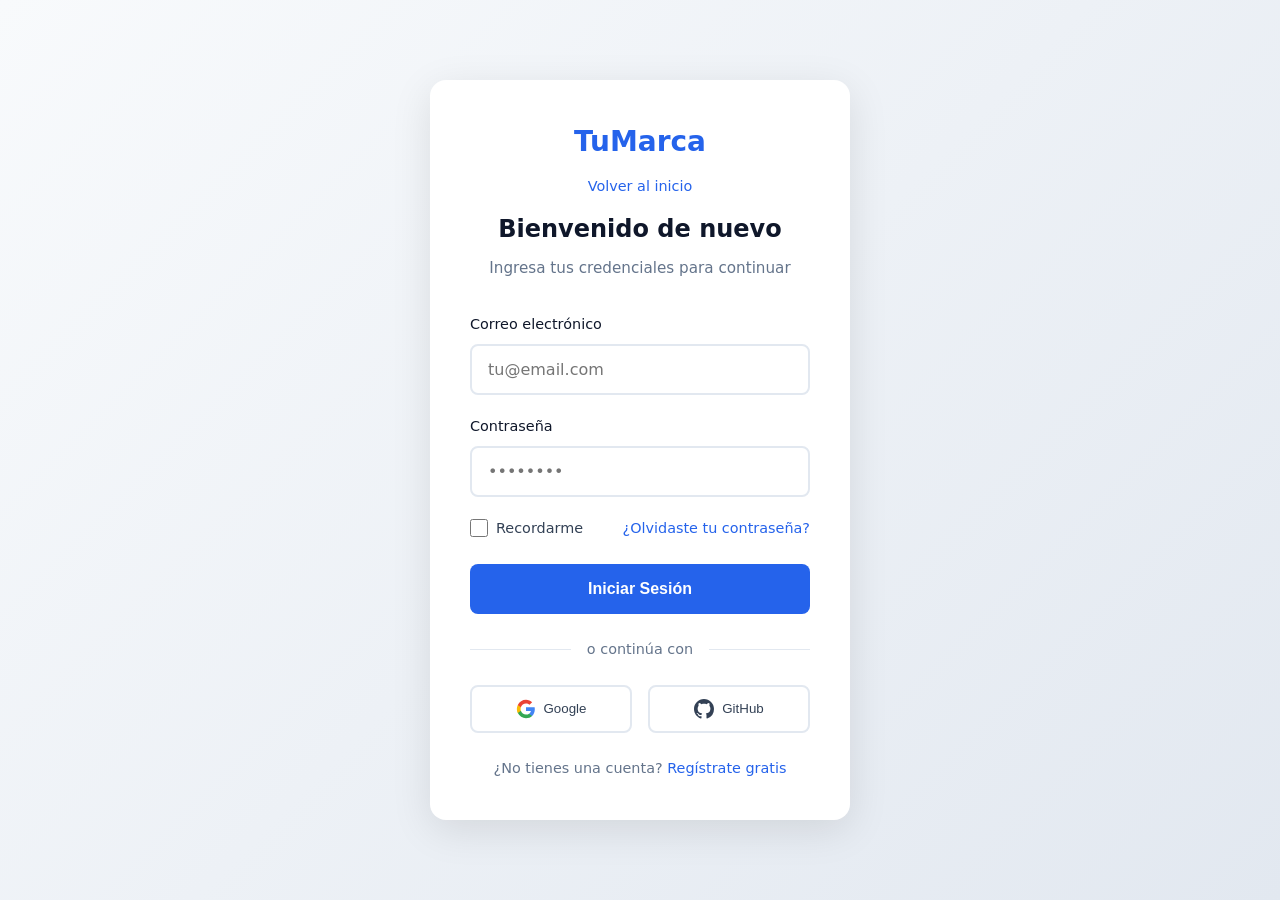
==== commit a07ffbdb: "Refactor login.html to external CSS and JS files; add back link and remove inline scripts. Create re" ====
--- a/login.html
+++ b/login.html
@@ -4,901 +4,15 @@
     <meta charset="UTF-8">
     <meta name="viewport" content="width=device-width, initial-scale=1.0">
     <title>Iniciar Sesión - TuMarca</title>
-    <style>
-        * {
-            margin: 0;
-            padding: 0;
-            box-sizing: border-box;
-        }
-        
-        :root {
-            --primary: #2563eb;
-            --primary-dark: #1d4ed8;
-            --secondary: #0f172a;
-            --text: #334155;
-            --text-light: #64748b;
-            --white: #ffffff;
-            --error: #dc2626;
-            --success: #16a34a;
-            --border: #e2e8f0;
-        }
-        
-        body {
-            font-family: 'Segoe UI', system-ui, sans-serif;
-            line-height: 1.6;
-            color: var(--text);
-            background: linear-gradient(135deg, #f8fafc 0%, #e2e8f0 100%);
-            min-height: 100vh;
-            display: flex;
-            align-items: center;
-            justify-content: center;
-            padding: 1rem;
-        }
-        
-        .login-container {
-            background: var(--white);
-            border-radius: 16px;
-            box-shadow: 0 10px 40px rgba(0, 0, 0, 0.1);
-            width: 100%;
-            max-width: 420px;
-            padding: 2.5rem;
-        }
-        
-        .login-header {
-            text-align: center;
-            margin-bottom: 2rem;
-        }
-        
-        .login-header .logo {
-            font-size: 1.75rem;
-            font-weight: 700;
-            color: var(--primary);
-            margin-bottom: 0.5rem;
-        }
-        
-        .login-header h1 {
-            font-size: 1.5rem;
-            color: var(--secondary);
-            margin-bottom: 0.5rem;
-        }
-        
-        .login-header p {
-            color: var(--text-light);
-            font-size: 0.95rem;
-        }
-        
-        .form-group {
-            margin-bottom: 1.25rem;
-        }
-        
-        .form-group label {
-            display: block;
-            margin-bottom: 0.5rem;
-            font-weight: 500;
-            color: var(--secondary);
-            font-size: 0.9rem;
-        }
-        
-        .form-group input {
-            width: 100%;
-            padding: 0.875rem 1rem;
-            border: 2px solid var(--border);
-            border-radius: 8px;
-            font-size: 1rem;
-            font-family: inherit;
-            transition: border-color 0.3s, box-shadow 0.3s;
-        }
-        
-        .form-group input:focus {
-            outline: none;
-            border-color: var(--primary);
-            box-shadow: 0 0 0 3px rgba(37, 99, 235, 0.1);
-        }
-        
-        .form-group input.error {
-            border-color: var(--error);
-        }
-        
-        .form-group input.success {
-            border-color: var(--success);
-        }
-        
-        .error-message {
-            color: var(--error);
-            font-size: 0.85rem;
-            margin-top: 0.35rem;
-            display: none;
-        }
-        
-        .error-message.visible {
-            display: block;
-        }
-        
-        .form-options {
-            display: flex;
-            justify-content: space-between;
-            align-items: center;
-            margin-bottom: 1.5rem;
-            font-size: 0.9rem;
-        }
-        
-        .remember-me {
-            display: flex;
-            align-items: center;
-            gap: 0.5rem;
-            cursor: pointer;
-        }
-        
-        .remember-me input[type="checkbox"] {
-            width: 18px;
-            height: 18px;
-            accent-color: var(--primary);
-            cursor: pointer;
-        }
-        
-        .forgot-password {
-            color: var(--primary);
-            text-decoration: none;
-            transition: color 0.3s;
-        }
-        
-        .forgot-password:hover {
-            color: var(--primary-dark);
-        }
-        
-        .login-button {
-            width: 100%;
-            padding: 1rem;
-            background-color: var(--primary);
-            color: var(--white);
-            border: none;
-            border-radius: 8px;
-            font-size: 1rem;
-            font-weight: 600;
-            cursor: pointer;
-            transition: background-color 0.3s, transform 0.2s;
-        }
-        
-        .login-button:hover {
-            background-color: var(--primary-dark);
-        }
-        
-        .login-button:active {
-            transform: scale(0.98);
-        }
-        
-        .login-button:disabled {
-            background-color: var(--text-light);
-            cursor: not-allowed;
-        }
-        
-        .divider {
-            display: flex;
-            align-items: center;
-            margin: 1.5rem 0;
-            color: var(--text-light);
-            font-size: 0.9rem;
-        }
-        
-        .divider::before,
-        .divider::after {
-            content: '';
-            flex: 1;
-            height: 1px;
-            background-color: var(--border);
-        }
-        
-        .divider span {
-            padding: 0 1rem;
-        }
-        
-        .social-login {
-            display: flex;
-            gap: 1rem;
-        }
-        
-        .social-button {
-            flex: 1;
-            padding: 0.75rem;
-            border: 2px solid var(--border);
-            border-radius: 8px;
-            background: var(--white);
-            cursor: pointer;
-            display: flex;
-            align-items: center;
-            justify-content: center;
-            gap: 0.5rem;
-            font-weight: 500;
-            color: var(--text);
-            transition: border-color 0.3s, background-color 0.3s;
-        }
-        
-        .social-button:hover {
-            border-color: var(--text-light);
-            background-color: var(--bg-light);
-        }
-        
-        .signup-link {
-            text-align: center;
-            margin-top: 1.5rem;
-            color: var(--text-light);
-            font-size: 0.9rem;
-        }
-        
-        .signup-link a {
-            color: var(--primary);
-            text-decoration: none;
-            font-weight: 500;
-        }
-        
-        .signup-link a:hover {
-            text-decoration: underline;
-        }
-        
-        /* Alert styles */
-        .alert {
-            padding: 1rem;
-            border-radius: 8px;
-            margin-bottom: 1.5rem;
-            display: none;
-        }
-        
-        .alert.visible {
-            display: block;
-        }
-        
-        .alert-error {
-            background-color: #fef2f2;
-            border: 1px solid #fecaca;
-            color: var(--error);
-        }
-        
-        .alert-success {
-            background-color: #f0fdf4;
-            border: 1px solid #bbf7d0;
-            color: var(--success);
-        }
-        
-        /* Loading spinner */
-        .spinner {
-            display: inline-block;
-            width: 20px;
-            height: 20px;
-            border: 3px solid rgba(255, 255, 255, 0.3);
-            border-radius: 50%;
-            border-top-color: var(--white);
-            animation: spin 1s linear infinite;
-            margin-right: 0.5rem;
-            vertical-align: middle;
-        }
-        
-        @keyframes spin {
-            to { transform: rotate(360deg); }
-        }
-        
-        .hidden {
-            display: none !important;
-        }
-        
-        /* Dashboard (after login) */
-        .dashboard {
-            display: none;
-            min-height: 100vh;
-            background-color: #f1f5f9;
-        }
-        
-        .dashboard.visible {
-            display: flex;
-        }
-        
-        /* Sidebar */
-        .sidebar {
-            width: 260px;
-            background: var(--secondary);
-            min-height: 100vh;
-            position: fixed;
-            left: 0;
-            top: 0;
-            padding: 1.5rem 0;
-            transition: transform 0.3s;
-        }
-        
-        .sidebar-logo {
-            padding: 0 1.5rem 1.5rem;
-            border-bottom: 1px solid rgba(255, 255, 255, 0.1);
-            margin-bottom: 1rem;
-        }
-        
-        .sidebar-logo .logo {
-            color: var(--white);
-            font-size: 1.5rem;
-        }
-        
-        .sidebar-menu {
-            list-style: none;
-        }
-        
-        .sidebar-menu li {
-            margin-bottom: 0.25rem;
-        }
-        
-        .sidebar-menu a {
-            display: flex;
-            align-items: center;
-            gap: 0.75rem;
-            padding: 0.875rem 1.5rem;
-            color: rgba(255, 255, 255, 0.7);
-            text-decoration: none;
-            transition: all 0.3s;
-            font-size: 0.95rem;
-        }
-        
-        .sidebar-menu a:hover,
-        .sidebar-menu a.active {
-            background: rgba(255, 255, 255, 0.1);
-            color: var(--white);
-        }
-        
-        .sidebar-menu a.active {
-            border-left: 3px solid var(--primary);
-        }
-        
-        .sidebar-menu svg {
-            width: 20px;
-            height: 20px;
-        }
-        
-        /* Main Content */
-        .main-content {
-            flex: 1;
-            margin-left: 260px;
-        }
-        
-        .dashboard-header {
-            background: var(--white);
-            padding: 1rem 2rem;
-            box-shadow: 0 2px 10px rgba(0, 0, 0, 0.05);
-            display: flex;
-            justify-content: space-between;
-            align-items: center;
-            position: sticky;
-            top: 0;
-            z-index: 100;
-        }
-        
-        .header-left {
-            display: flex;
-            align-items: center;
-            gap: 1rem;
-        }
-        
-        .menu-toggle {
-            display: none;
-            background: none;
-            border: none;
-            cursor: pointer;
-            padding: 0.5rem;
-        }
-        
-        .search-box {
-            display: flex;
-            align-items: center;
-            background: #f1f5f9;
-            border-radius: 8px;
-            padding: 0.5rem 1rem;
-            gap: 0.5rem;
-        }
-        
-        .search-box input {
-            border: none;
-            background: none;
-            outline: none;
-            font-size: 0.9rem;
-            width: 200px;
-        }
-        
-        .header-right {
-            display: flex;
-            align-items: center;
-            gap: 1rem;
-        }
-        
-        .notification-btn {
-            position: relative;
-            background: none;
-            border: none;
-            cursor: pointer;
-            padding: 0.5rem;
-        }
-        
-        .notification-badge {
-            position: absolute;
-            top: 0;
-            right: 0;
-            width: 18px;
-            height: 18px;
-            background: var(--error);
-            color: white;
-            font-size: 0.7rem;
-            border-radius: 50%;
-            display: flex;
-            align-items: center;
-            justify-content: center;
-        }
-        
-        .user-menu {
-            display: flex;
-            align-items: center;
-            gap: 0.75rem;
-            cursor: pointer;
-        }
-        
-        .user-avatar {
-            width: 40px;
-            height: 40px;
-            border-radius: 50%;
-            background: var(--primary);
-            color: white;
-            display: flex;
-            align-items: center;
-            justify-content: center;
-            font-weight: 600;
-        }
-        
-        .user-info {
-            display: flex;
-            flex-direction: column;
-        }
-        
-        .user-name {
-            font-weight: 600;
-            font-size: 0.9rem;
-        }
-        
-        .user-role {
-            font-size: 0.8rem;
-            color: var(--text-light);
-        }
-        
-        .logout-btn {
-            padding: 0.5rem 1rem;
-            background: var(--primary);
-            color: white;
-            border: none;
-            border-radius: 6px;
-            cursor: pointer;
-            font-weight: 500;
-            transition: background 0.3s;
-        }
-        
-        .logout-btn:hover {
-            background: var(--primary-dark);
-        }
-        
-        /* Dashboard Content */
-        .dashboard-content {
-            padding: 2rem;
-        }
-        
-        .page-title {
-            font-size: 1.75rem;
-            color: var(--secondary);
-            margin-bottom: 0.5rem;
-        }
-        
-        .page-subtitle {
-            color: var(--text-light);
-            margin-bottom: 2rem;
-        }
-        
-        /* Stats Cards */
-        .stats-grid {
-            display: grid;
-            grid-template-columns: repeat(auto-fit, minmax(240px, 1fr));
-            gap: 1.5rem;
-            margin-bottom: 2rem;
-        }
-        
-        .stat-card {
-            background: var(--white);
-            border-radius: 12px;
-            padding: 1.5rem;
-            box-shadow: 0 2px 8px rgba(0, 0, 0, 0.05);
-            display: flex;
-            align-items: center;
-            gap: 1rem;
-            transition: transform 0.3s, box-shadow 0.3s;
-        }
-        
-        .stat-card:hover {
-            transform: translateY(-4px);
-            box-shadow: 0 8px 20px rgba(0, 0, 0, 0.1);
-        }
-        
-        .stat-icon {
-            width: 56px;
-            height: 56px;
-            border-radius: 12px;
-            display: flex;
-            align-items: center;
-            justify-content: center;
-            font-size: 1.5rem;
-        }
-        
-        .stat-icon.blue { background: #dbeafe; color: var(--primary); }
-        .stat-icon.green { background: #dcfce7; color: var(--success); }
-        .stat-icon.orange { background: #ffedd5; color: #ea580c; }
-        .stat-icon.purple { background: #f3e8ff; color: #9333ea; }
-        
-        .stat-info h3 {
-            font-size: 1.75rem;
-            color: var(--secondary);
-            margin-bottom: 0.25rem;
-        }
-        
-        .stat-info p {
-            color: var(--text-light);
-            font-size: 0.9rem;
-        }
-        
-        .stat-change {
-            font-size: 0.8rem;
-            margin-top: 0.25rem;
-        }
-        
-        .stat-change.positive { color: var(--success); }
-        .stat-change.negative { color: var(--error); }
-        
-        /* Charts Section */
-        .charts-grid {
-            display: grid;
-            grid-template-columns: 2fr 1fr;
-            gap: 1.5rem;
-            margin-bottom: 2rem;
-        }
-        
-        .chart-card {
-            background: var(--white);
-            border-radius: 12px;
-            padding: 1.5rem;
-            box-shadow: 0 2px 8px rgba(0, 0, 0, 0.05);
-        }
-        
-        .chart-header {
-            display: flex;
-            justify-content: space-between;
-            align-items: center;
-            margin-bottom: 1.5rem;
-        }
-        
-        .chart-header h3 {
-            color: var(--secondary);
-            font-size: 1.1rem;
-        }
-        
-        .chart-filter {
-            padding: 0.5rem 1rem;
-            border: 1px solid var(--border);
-            border-radius: 6px;
-            font-size: 0.85rem;
-            background: var(--white);
-        }
-        
-        .bar-chart {
-            display: flex;
-            align-items: flex-end;
-            justify-content: space-between;
-            height: 200px;
-            padding-top: 1rem;
-        }
-        
-        .bar-item {
-            display: flex;
-            flex-direction: column;
-            align-items: center;
-            flex: 1;
-        }
-        
-        .bar {
-            width: 40px;
-            background: var(--primary);
-            border-radius: 6px 6px 0 0;
-            transition: height 0.5s ease;
-        }
-        
-        .bar-label {
-            margin-top: 0.5rem;
-            font-size: 0.8rem;
-            color: var(--text-light);
-        }
-        
-        .bar-value {
-            font-size: 0.8rem;
-            font-weight: 600;
-            margin-bottom: 0.25rem;
-            color: var(--secondary);
-        }
-        
-        /* Donut Chart */
-        .donut-chart {
-            display: flex;
-            align-items: center;
-            justify-content: center;
-            gap: 2rem;
-        }
-        
-        .donut {
-            width: 150px;
-            height: 150px;
-            border-radius: 50%;
-            background: conic-gradient(
-                var(--primary) 0deg 126deg,
-                var(--success) 126deg 234deg,
-                #f59e0b 234deg 306deg,
-                var(--error) 306deg 360deg
-            );
-            position: relative;
-        }
-        
-        .donut::after {
-            content: '';
-            position: absolute;
-            top: 50%;
-            left: 50%;
-            transform: translate(-50%, -50%);
-            width: 80px;
-            height: 80px;
-            background: var(--white);
-            border-radius: 50%;
-        }
-        
-        .donut-legend {
-            display: flex;
-            flex-direction: column;
-            gap: 0.75rem;
-        }
-        
-        .legend-item {
-            display: flex;
-            align-items: center;
-            gap: 0.5rem;
-            font-size: 0.9rem;
-        }
-        
-        .legend-color {
-            width: 12px;
-            height: 12px;
-            border-radius: 3px;
-        }
-        
-        /* Table Section */
-        .table-card {
-            background: var(--white);
-            border-radius: 12px;
-            box-shadow: 0 2px 8px rgba(0, 0, 0, 0.05);
-            overflow: hidden;
-        }
-        
-        .table-header {
-            padding: 1.5rem;
-            border-bottom: 1px solid var(--border);
-            display: flex;
-            justify-content: space-between;
-            align-items: center;
-        }
-        
-        .table-header h3 {
-            color: var(--secondary);
-        }
-        
-        .view-all {
-            color: var(--primary);
-            text-decoration: none;
-            font-size: 0.9rem;
-        }
-        
-        table {
-            width: 100%;
-            border-collapse: collapse;
-        }
-        
-        th, td {
-            padding: 1rem 1.5rem;
-            text-align: left;
-        }
-        
-        th {
-            background: #f8fafc;
-            font-weight: 600;
-            color: var(--text-light);
-            font-size: 0.85rem;
-            text-transform: uppercase;
-        }
-        
-        td {
-            border-bottom: 1px solid var(--border);
-            font-size: 0.9rem;
-        }
-        
-        tr:last-child td {
-            border-bottom: none;
-        }
-        
-        .status {
-            display: inline-flex;
-            align-items: center;
-            gap: 0.5rem;
-            padding: 0.25rem 0.75rem;
-            border-radius: 20px;
-            font-size: 0.8rem;
-            font-weight: 500;
-        }
-        
-        .status.active {
-            background: #dcfce7;
-            color: var(--success);
-        }
-        
-        .status.pending {
-            background: #fef3c7;
-            color: #d97706;
-        }
-        
-        .status.inactive {
-            background: #fee2e2;
-            color: var(--error);
-        }
-        
-        .status::before {
-            content: '';
-            width: 8px;
-            height: 8px;
-            border-radius: 50%;
-            background: currentColor;
-        }
-        
-        .action-btn {
-            padding: 0.375rem 0.75rem;
-            border: 1px solid var(--border);
-            background: var(--white);
-            border-radius: 6px;
-            cursor: pointer;
-            font-size: 0.85rem;
-            transition: all 0.3s;
-        }
-        
-        .action-btn:hover {
-            border-color: var(--primary);
-            color: var(--primary);
-        }
-        
-        /* Activity Section */
-        .activity-grid {
-            display: grid;
-            grid-template-columns: 1fr 1fr;
-            gap: 1.5rem;
-        }
-        
-        .activity-card {
-            background: var(--white);
-            border-radius: 12px;
-            padding: 1.5rem;
-            box-shadow: 0 2px 8px rgba(0, 0, 0, 0.05);
-        }
-        
-        .activity-list {
-            display: flex;
-            flex-direction: column;
-            gap: 1rem;
-        }
-        
-        .activity-item {
-            display: flex;
-            gap: 1rem;
-            align-items: flex-start;
-        }
-        
-        .activity-icon {
-            width: 40px;
-            height: 40px;
-            border-radius: 10px;
-            display: flex;
-            align-items: center;
-            justify-content: center;
-            flex-shrink: 0;
-        }
-        
-        .activity-content p {
-            font-size: 0.9rem;
-            margin-bottom: 0.25rem;
-        }
-        
-        .activity-content span {
-            font-size: 0.8rem;
-            color: var(--text-light);
-        }
-        
-        /* Quick Actions */
-        .quick-actions {
-            display: grid;
-            grid-template-columns: repeat(auto-fit, minmax(200px, 1fr));
-            gap: 1rem;
-            margin-top: 2rem;
-        }
-        
-        .quick-action-btn {
-            display: flex;
-            align-items: center;
-            justify-content: center;
-            gap: 0.5rem;
-            padding: 1rem;
-            background: var(--white);
-            border: 2px dashed var(--border);
-            border-radius: 10px;
-            cursor: pointer;
-            color: var(--text-light);
-            font-weight: 500;
-            transition: all 0.3s;
-        }
-        
-        .quick-action-btn:hover {
-            border-color: var(--primary);
-            color: var(--primary);
-            background: #f8fafc;
-        }
-        
-        /* Responsive */
-        @media (max-width: 1024px) {
-            .charts-grid {
-                grid-template-columns: 1fr;
-            }
-            
-            .activity-grid {
-                grid-template-columns: 1fr;
-            }
-        }
-        
-        @media (max-width: 768px) {
-            .sidebar {
-                transform: translateX(-100%);
-            }
-            
-            .sidebar.open {
-                transform: translateX(0);
-            }
-            
-            .main-content {
-                margin-left: 0;
-            }
-            
-            .menu-toggle {
-                display: block;
-            }
-            
-            .search-box {
-                display: none;
-            }
-            
-            .user-info {
-                display: none;
-            }
-            
-            .stats-grid {
-                grid-template-columns: 1fr;
-            }
-            
-            .table-card {
-                overflow-x: auto;
-            }
-        }
-    </style>
-    </style>
+    <link rel="stylesheet" href="css/login.css">
+    <script src="js/login.js" defer></script>
 </head>
 <body>
     <!-- Login Form -->
     <div class="login-container" id="loginContainer">
         <div class="login-header">
             <div class="logo">TuMarca</div>
+            <a href="index.html" class="back-link">Volver al inicio</a>
             <h1>Bienvenido de nuevo</h1>
             <p>Ingresa tus credenciales para continuar</p>
         </div>
@@ -1238,270 +352,5 @@
         </main>
     </div>
     
-    <script>
-        // Demo users database (stored in localStorage)
-        const DEMO_USERS = [
-            { email: 'admin@demo.com', password: 'admin123', name: 'Administrador' },
-            { email: 'user@demo.com', password: 'user123', name: 'Usuario Demo' }
-        ];
-        
-        // Check if user is already logged in
-        function checkAuth() {
-            const isLoggedIn = localStorage.getItem('isLoggedIn');
-            const userEmail = localStorage.getItem('userEmail');
-            const userName = localStorage.getItem('userName');
-            
-            if (isLoggedIn === 'true') {
-                showDashboard(userEmail, userName);
-            }
-        }
-        
-        // Show dashboard
-        function showDashboard(email, name) {
-            document.getElementById('loginContainer').classList.add('hidden');
-            document.getElementById('dashboard').classList.add('visible');
-            document.getElementById('userEmail').textContent = email;
-            document.getElementById('userName').textContent = name || 'Usuario';
-        }
-        
-        // Show login form
-        function showLogin() {
-            document.getElementById('loginContainer').classList.remove('hidden');
-            document.getElementById('dashboard').classList.remove('visible');
-        }
-        
-        // Validate email
-        function validateEmail(email) {
-            const re = /^[^\s@]+@[^\s@]+\.[^\s@]+$/;
-            return re.test(email);
-        }
-        
-        // Show error
-        function showError(message) {
-            const errorAlert = document.getElementById('errorAlert');
-            errorAlert.textContent = message;
-            errorAlert.classList.add('visible');
-            setTimeout(() => {
-                errorAlert.classList.remove('visible');
-            }, 5000);
-        }
-        
-        // Show success
-        function showSuccess(message) {
-            const successAlert = document.getElementById('successAlert');
-            successAlert.textContent = message;
-            successAlert.classList.add('visible');
-            setTimeout(() => {
-                successAlert.classList.remove('visible');
-            }, 3000);
-        }
-        
-        // Validate form field
-        function validateField(fieldId, errorId, validationFn) {
-            const field = document.getElementById(fieldId);
-            const error = document.getElementById(errorId);
-            const value = field.value.trim();
-            
-            if (!validationFn(value)) {
-                field.classList.add('error');
-                field.classList.remove('success');
-                error.classList.add('visible');
-                return false;
-            } else {
-                field.classList.remove('error');
-                field.classList.add('success');
-                error.classList.remove('visible');
-                return true;
-            }
-        }
-        
-        // Login form handler
-        document.getElementById('loginForm').addEventListener('submit', function(e) {
-            e.preventDefault();
-            
-            const email = document.getElementById('email').value.trim();
-            const password = document.getElementById('password').value;
-            const remember = document.getElementById('remember').checked;
-            
-            // Validate fields
-            const isEmailValid = validateEmail(email);
-            const isPasswordValid = password.length >= 6;
-            
-            if (!isEmailValid) {
-                showError('Por favor ingresa un correo electrónico válido');
-                return;
-            }
-            
-            if (!isPasswordValid) {
-                showError('La contraseña debe tener al menos 6 caracteres');
-                return;
-            }
-            
-            // Find user in demo database
-            const user = DEMO_USERS.find(u => u.email === email && u.password === password);
-            
-            if (user) {
-                // Show loading
-                const loginBtn = document.getElementById('loginBtn');
-                loginBtn.disabled = true;
-                loginBtn.innerHTML = '<span class="spinner"></span>Iniciando sesión...';
-                
-                // Simulate API call
-                setTimeout(() => {
-                    // Save to localStorage if "remember me" is checked
-                    if (remember) {
-                        localStorage.setItem('userEmail', email);
-                        localStorage.setItem('userName', user.name);
-                    }
-                    localStorage.setItem('isLoggedIn', 'true');
-                    
-                    showSuccess('¡Inicio de sesión exitoso!');
-                    showDashboard(email, user.name);
-                    
-                    // Reset button
-                    loginBtn.disabled = false;
-                    loginBtn.textContent = 'Iniciar Sesión';
-                }, 1500);
-            } else {
-                showError('Credenciales incorrectas. Prueba: admin@demo.com / admin123');
-            }
-        });
-        
-        // Real-time validation
-        document.getElementById('email').addEventListener('blur', function() {
-            validateField('email', 'emailError', validateEmail);
-        });
-        
-        document.getElementById('password').addEventListener('blur', function() {
-            validateField('password', 'passwordError', pwd => pwd.length >= 6);
-        });
-        
-        // Social login (demo)
-        function socialLogin(provider) {
-            const loginBtn = document.getElementById('loginBtn');
-            loginBtn.disabled = true;
-            loginBtn.innerHTML = `<span class="spinner"></span>Conectando con ${provider}...`;
-            
-            setTimeout(() => {
-                // Auto-login with demo user for social login
-                localStorage.setItem('isLoggedIn', 'true');
-                localStorage.setItem('userEmail', `user@${provider}.com`);
-                localStorage.setItem('userName', `Usuario ${provider.charAt(0).toUpperCase() + provider.slice(1)}`);
-                
-                showSuccess(`¡Iniciaste sesión con ${provider}!`);
-                showDashboard(`user@${provider}.com`, `Usuario ${provider.charAt(0).toUpperCase() + provider.slice(1)}`);
-                
-                loginBtn.disabled = false;
-                loginBtn.textContent = 'Iniciar Sesión';
-            }, 1500);
-        }
-        
-        // Show signup (demo)
-        function showSignup() {
-            showError('Esta es una versión de demostración. Usa: admin@demo.com / admin123');
-        }
-        
-        // Logout
-        function logout() {
-            localStorage.removeItem('isLoggedIn');
-            localStorage.removeItem('userEmail');
-            localStorage.removeItem('userName');
-            
-            // Reset form
-            document.getElementById('loginForm').reset();
-            document.querySelectorAll('.form-group input').forEach(input => {
-                input.classList.remove('success', 'error');
-            });
-            
-            showLogin();
-            showSuccess('Sesión cerrada correctamente');
-        }
-        
-        // Toggle sidebar on mobile
-        function toggleSidebar() {
-            document.getElementById('sidebar').classList.toggle('open');
-        }
-        
-        // Show specific page (placeholder)
-        function showPage(page) {
-            // Update active menu item
-            document.querySelectorAll('.sidebar-menu a').forEach(link => {
-                link.classList.remove('active');
-            });
-            event.target.closest('a').classList.add('active');
-            
-            // Close sidebar on mobile
-            if (window.innerWidth <= 768) {
-                document.getElementById('sidebar').classList.remove('open');
-            }
-            
-            // Page-specific content (demo)
-            const content = document.getElementById('dashboardContent');
-            if (page === 'analytics') {
-                content.innerHTML = `
-                    <h1 class="page-title">Analytics</h1>
-                    <p class="page-subtitle">Análisis detallado de tu negocio</p>
-                    <div class="stats-grid">
-                        <div class="stat-card"><div class="stat-icon blue"><svg width="24" height="24" fill="none" stroke="currentColor" viewBox="0 0 24 24"><path stroke-linecap="round" stroke-linejoin="round" stroke-width="2" d="M9 19v-6a2 2 0 00-2-2H5a2 2 0 00-2 2v6a2 2 0 002 2h2a2 2 0 002-2zm0 0V9a2 2 0 012-2h2a2 2 0 012 2v10m-6 0a2 2 0 002 2h2a2 2 0 002-2m0 0V5a2 2 0 012-2h2a2 2 0 012 2v14a2 2 0 01-2 2h-2a2 2 0 01-2-2z"></path></svg></div><div class="stat-info"><h3>45.2K</h3><p>Visitas</p><span class="stat-change positive">↑ 23%</span></div></div>
-                        <div class="stat-card"><div class="stat-icon green"><svg width="24" height="24" fill="none" stroke="currentColor" viewBox="0 0 24 24"><path stroke-linecap="round" stroke-linejoin="round" stroke-width="2" d="M13 7h8m0 0v8m0-8l-8 8-4-4-6 6"></path></svg></div><div class="stat-info"><h3>3.2%</h3><p>Conversión</p><span class="stat-change positive">↑ 0.8%</span></div></div>
-                        <div class="stat-card"><div class="stat-icon orange"><svg width="24" height="24" fill="none" stroke="currentColor" viewBox="0 0 24 24"><path stroke-linecap="round" stroke-linejoin="round" stroke-width="2" d="M12 8v4l3 3m6-3a9 9 0 11-18 0 9 9 0 0118 0z"></path></svg></div><div class="stat-info"><h3>2:45</h3><p>Tiempo Promedio</p><span class="stat-change positive">↑ 15%</span></div></div>
-                        <div class="stat-card"><div class="stat-icon purple"><svg width="24" height="24" fill="none" stroke="currentColor" viewBox="0 0 24 24"><path stroke-linecap="round" stroke-linejoin="round" stroke-width="2" d="M15 12a3 3 0 11-6 0 3 3 0 016 0z"></path></svg></div><div class="stat-info"><h3>68%</h3><p>Rebote</p><span class="stat-change negative">↓ 5%</span></div></div>
-                    </div>
-                    <div class="table-card" style="margin-top: 2rem;">
-                        <div class="table-header"><h3>Fuentes de Tráfico</h3></div>
-                        <table><thead><tr><th>Fuente</th><th>Visitas</th><th>Conversión</th><th>Estado</th></tr></thead><tbody><tr><td>Google</td><td>18,450</td><td>4.2%</td><td><span class="status active">Activo</span></td></tr><tr><td>Directo</td><td>12,320</td><td>3.8%</td><td><span class="status active">Activo</span></td></tr><tr><td>Facebook</td><td>8,210</td><td>2.1%</td><td><span class="status pending">Pendiente</span></td></tr><tr><td>Instagram</td><td>4,890</td><td>1.5%</td><td><span class="status inactive">Inactivo</span></td></tr></tbody></table>
-                    </div>
-                `;
-            } else if (page === 'users') {
-                content.innerHTML = `
-                    <h1 class="page-title">Usuarios</h1>
-                    <p class="page-subtitle">Gestiona los usuarios de tu plataforma</p>
-                    <div class="stats-grid">
-                        <div class="stat-card"><div class="stat-icon blue"><svg width="24" height="24" fill="none" stroke="currentColor" viewBox="0 0 24 24"><path stroke-linecap="round" stroke-linejoin="round" stroke-width="2" d="M17 20h5v-2a3 3 0 00-5.356-1.857M17 20H7m10 0v-2c0-.656-.126-1.283-.356-1.857M7 20H2v-2a3 3 0 015.356-1.857M7 20v-2c0-.656.126-1.283.356-1.857m0 0a5.002 5.002 0 019.288 0M15 7a3 3 0 11-6 0 3 3 0 016 0zm6 3a2 2 0 11-4 0 2 2 0 014 0zM7 10a2 2 0 11-4 0 2 2 0 014 0z"></path></svg></div><div class="stat-info"><h3>12,345</h3><p>Total Usuarios</p><span class="stat-change positive">↑ 150 nuevos</span></div></div>
-                        <div class="stat-card"><div class="stat-icon green"><svg width="24" height="24" fill="none" stroke="currentColor" viewBox="0 0 24 24"><path stroke-linecap="round" stroke-linejoin="round" stroke-width="2" d="M9 12l2 2 4-4m6 2a9 9 0 11-18 0 9 9 0 0118 0z"></path></svg></div><div class="stat-info"><h3>10,892</h3><p>Verificados</p><span class="stat-change positive">↑ 89%</span></div></div>
-                        <div class="stat-card"><div class="stat-icon orange"><svg width="24" height="24" fill="none" stroke="currentColor" viewBox="0 0 24 24"><path stroke-linecap="round" stroke-linejoin="round" stroke-width="2" d="M12 9v2m0 4h.01m-6.938 4h13.856c1.54 0 2.502-1.667 1.732-3L13.732 4c-.77-1.333-2.694-1.333-3.464 0L3.34 16c-.77 1.333.192 3 1.732 3z"></path></svg></div><div class="stat-info"><h3>1,453</h3><p>Pendientes</p><span class="stat-change">Por verificar</span></div></div>
-                    </div>
-                    <div class="table-card" style="margin-top: 2rem;">
-                        <div class="table-header"><h3>Lista de Usuarios</h3></div>
-                        <table><thead><tr><th>ID</th><th>Nombre</th><th>Email</th><th>Rol</th><th>Estado</th><th>Acción</th></tr></thead><tbody><tr><td>#USR-001</td><td>Juan Pérez</td><td>juan@email.com</td><td>Admin</td><td><span class="status active">Activo</span></td><td><button class="action-btn">Editar</button></td></tr><tr><td>#USR-002</td><td>María García</td><td>maria@email.com</td><td>Usuario</td><td><span class="status active">Activo</span></td><td><button class="action-btn">Editar</button></td></tr><tr><td>#USR-003</td><td>Carlos López</td><td>carlos@email.com</td><td>Usuario</td><td><span class="status pending">Pendiente</span></td><td><button class="action-btn">Editar</button></td></tr></tbody></table>
-                    </div>
-                `;
-            } else if (page === 'settings') {
-                content.innerHTML = `
-                    <h1 class="page-title">Configuración</h1>
-                    <p class="page-subtitle">Personaliza tu experiencia</p>
-                    <div style="display: grid; gap: 1.5rem; max-width: 600px;">
-                        <div class="table-card">
-                            <div class="table-header"><h3>Perfil</h3></div>
-                            <div style="padding: 1.5rem;">
-                                <div class="form-group"><label>Nombre</label><input type="text" value="Administrador" style="width:100%;padding:0.75rem;border:2px solid var(--border);border-radius:8px;"></div>
-                                <div class="form-group"><label>Email</label><input type="email" value="admin@demo.com" style="width:100%;padding:0.75rem;border:2px solid var(--border);border-radius:8px;"></div>
-                                <button class="login-button" onclick="showSuccess('Perfil actualizado')">Guardar Cambios</button>
-                            </div>
-                        </div>
-                        <div class="table-card">
-                            <div class="table-header"><h3>Notificaciones</h3></div>
-                            <div style="padding: 1.5rem;">
-                                <label class="remember-me" style="display:flex;margin-bottom:1rem;"><input type="checkbox" checked><span>Email de pedidos</span></label>
-                                <label class="remember-me" style="display:flex;margin-bottom:1rem;"><input type="checkbox" checked><span>Notificaciones push</span></label>
-                                <label class="remember-me" style="display:flex;"><input type="checkbox"><span>Newsletter</span></label>
-                            </div>
-                        </div>
-                    </div>
-                `;
-            } else {
-                // Default dashboard - reload the original content
-                location.reload();
-            }
-        }
-        
-        // Show alert (demo)
-        function showAlert(message) {
-            showSuccess(message);
-        }
-        
-        // Check auth on page load
-        checkAuth();
-    </script>
 </body>
 </html>
--- a/css/login.css
+++ b/css/login.css
@@ -0,0 +1,898 @@
+* {
+    margin: 0;
+    padding: 0;
+    box-sizing: border-box;
+}
+
+:root {
+    --primary: #2563eb;
+    --primary-dark: #1d4ed8;
+    --secondary: #0f172a;
+    --text: #334155;
+    --text-light: #64748b;
+    --white: #ffffff;
+    --error: #dc2626;
+    --success: #16a34a;
+    --border: #e2e8f0;
+}
+
+body {
+    font-family: 'Segoe UI', system-ui, sans-serif;
+    line-height: 1.6;
+    color: var(--text);
+    background: linear-gradient(135deg, #f8fafc 0%, #e2e8f0 100%);
+    min-height: 100vh;
+    display: flex;
+    align-items: center;
+    justify-content: center;
+    padding: 1rem;
+}
+
+.login-container {
+    background: var(--white);
+    border-radius: 16px;
+    box-shadow: 0 10px 40px rgba(0, 0, 0, 0.1);
+    width: 100%;
+    max-width: 420px;
+    padding: 2.5rem;
+}
+
+.login-header {
+    text-align: center;
+    margin-bottom: 2rem;
+}
+
+.login-header .logo {
+    font-size: 1.75rem;
+    font-weight: 700;
+    color: var(--primary);
+    margin-bottom: 0.5rem;
+}
+
+.back-link {
+    display: inline-block;
+    margin-bottom: 0.75rem;
+    font-size: 0.9rem;
+    color: var(--primary);
+    text-decoration: none;
+}
+
+.back-link:hover {
+    color: var(--primary-dark);
+}
+
+.login-header h1 {
+    font-size: 1.5rem;
+    color: var(--secondary);
+    margin-bottom: 0.5rem;
+}
+
+.login-header p {
+    color: var(--text-light);
+    font-size: 0.95rem;
+}
+
+.form-group {
+    margin-bottom: 1.25rem;
+}
+
+.form-group label {
+    display: block;
+    margin-bottom: 0.5rem;
+    font-weight: 500;
+    color: var(--secondary);
+    font-size: 0.9rem;
+}
+
+.form-group input {
+    width: 100%;
+    padding: 0.875rem 1rem;
+    border: 2px solid var(--border);
+    border-radius: 8px;
+    font-size: 1rem;
+    font-family: inherit;
+    transition: border-color 0.3s, box-shadow 0.3s;
+}
+
+.form-group input:focus {
+    outline: none;
+    border-color: var(--primary);
+    box-shadow: 0 0 0 3px rgba(37, 99, 235, 0.1);
+}
+
+.form-group input.error {
+    border-color: var(--error);
+}
+
+.form-group input.success {
+    border-color: var(--success);
+}
+
+.error-message {
+    color: var(--error);
+    font-size: 0.85rem;
+    margin-top: 0.35rem;
+    display: none;
+}
+
+.error-message.visible {
+    display: block;
+}
+
+.form-options {
+    display: flex;
+    justify-content: space-between;
+    align-items: center;
+    margin-bottom: 1.5rem;
+    font-size: 0.9rem;
+}
+
+.remember-me {
+    display: flex;
+    align-items: center;
+    gap: 0.5rem;
+    cursor: pointer;
+}
+
+.remember-me input[type="checkbox"] {
+    width: 18px;
+    height: 18px;
+    accent-color: var(--primary);
+    cursor: pointer;
+}
+
+.forgot-password {
+    color: var(--primary);
+    text-decoration: none;
+    transition: color 0.3s;
+}
+
+.forgot-password:hover {
+    color: var(--primary-dark);
+}
+
+.login-button {
+    width: 100%;
+    padding: 1rem;
+    background-color: var(--primary);
+    color: var(--white);
+    border: none;
+    border-radius: 8px;
+    font-size: 1rem;
+    font-weight: 600;
+    cursor: pointer;
+    transition: background-color 0.3s, transform 0.2s;
+}
+
+.login-button:hover {
+    background-color: var(--primary-dark);
+}
+
+.login-button:active {
+    transform: scale(0.98);
+}
+
+.login-button:disabled {
+    background-color: var(--text-light);
+    cursor: not-allowed;
+}
+
+.divider {
+    display: flex;
+    align-items: center;
+    margin: 1.5rem 0;
+    color: var(--text-light);
+    font-size: 0.9rem;
+}
+
+.divider::before,
+.divider::after {
+    content: '';
+    flex: 1;
+    height: 1px;
+    background-color: var(--border);
+}
+
+.divider span {
+    padding: 0 1rem;
+}
+
+.social-login {
+    display: flex;
+    gap: 1rem;
+}
+
+.social-button {
+    flex: 1;
+    padding: 0.75rem;
+    border: 2px solid var(--border);
+    border-radius: 8px;
+    background: var(--white);
+    cursor: pointer;
+    display: flex;
+    align-items: center;
+    justify-content: center;
+    gap: 0.5rem;
+    font-weight: 500;
+    color: var(--text);
+    transition: border-color 0.3s, background-color 0.3s;
+}
+
+.social-button:hover {
+    border-color: var(--text-light);
+    background-color: var(--bg-light);
+}
+
+.signup-link {
+    text-align: center;
+    margin-top: 1.5rem;
+    color: var(--text-light);
+    font-size: 0.9rem;
+}
+
+.signup-link a {
+    color: var(--primary);
+    text-decoration: none;
+    font-weight: 500;
+}
+
+.signup-link a:hover {
+    text-decoration: underline;
+}
+
+/* Alert styles */
+.alert {
+    padding: 1rem;
+    border-radius: 8px;
+    margin-bottom: 1.5rem;
+    display: none;
+}
+
+.alert.visible {
+    display: block;
+}
+
+.alert-error {
+    background-color: #fef2f2;
+    border: 1px solid #fecaca;
+    color: var(--error);
+}
+
+.alert-success {
+    background-color: #f0fdf4;
+    border: 1px solid #bbf7d0;
+    color: var(--success);
+}
+
+/* Loading spinner */
+.spinner {
+    display: inline-block;
+    width: 20px;
+    height: 20px;
+    border: 3px solid rgba(255, 255, 255, 0.3);
+    border-radius: 50%;
+    border-top-color: var(--white);
+    animation: spin 1s linear infinite;
+    margin-right: 0.5rem;
+    vertical-align: middle;
+}
+
+@keyframes spin {
+    to { transform: rotate(360deg); }
+}
+
+.hidden {
+    display: none !important;
+}
+
+/* Dashboard (after login) */
+.dashboard {
+    display: none;
+    min-height: 100vh;
+    background-color: #f1f5f9;
+}
+
+.dashboard.visible {
+    display: flex;
+}
+
+/* Sidebar */
+.sidebar {
+    width: 260px;
+    background: var(--secondary);
+    min-height: 100vh;
+    position: fixed;
+    left: 0;
+    top: 0;
+    padding: 1.5rem 0;
+    transition: transform 0.3s;
+}
+
+.sidebar-logo {
+    padding: 0 1.5rem 1.5rem;
+    border-bottom: 1px solid rgba(255, 255, 255, 0.1);
+    margin-bottom: 1rem;
+}
+
+.sidebar-logo .logo {
+    color: var(--white);
+    font-size: 1.5rem;
+}
+
+.sidebar-menu {
+    list-style: none;
+}
+
+.sidebar-menu li {
+    margin-bottom: 0.25rem;
+}
+
+.sidebar-menu a {
+    display: flex;
+    align-items: center;
+    gap: 0.75rem;
+    padding: 0.875rem 1.5rem;
+    color: rgba(255, 255, 255, 0.7);
+    text-decoration: none;
+    transition: all 0.3s;
+    font-size: 0.95rem;
+}
+
+.sidebar-menu a:hover,
+.sidebar-menu a.active {
+    background: rgba(255, 255, 255, 0.1);
+    color: var(--white);
+}
+
+.sidebar-menu a.active {
+    border-left: 3px solid var(--primary);
+}
+
+.sidebar-menu svg {
+    width: 20px;
+    height: 20px;
+}
+
+/* Main Content */
+.main-content {
+    flex: 1;
+    margin-left: 260px;
+}
+
+.dashboard-header {
+    background: var(--white);
+    padding: 1rem 2rem;
+    box-shadow: 0 2px 10px rgba(0, 0, 0, 0.05);
+    display: flex;
+    justify-content: space-between;
+    align-items: center;
+    position: sticky;
+    top: 0;
+    z-index: 100;
+}
+
+.header-left {
+    display: flex;
+    align-items: center;
+    gap: 1rem;
+}
+
+.menu-toggle {
+    display: none;
+    background: none;
+    border: none;
+    cursor: pointer;
+    padding: 0.5rem;
+}
+
+.search-box {
+    display: flex;
+    align-items: center;
+    background: #f1f5f9;
+    border-radius: 8px;
+    padding: 0.5rem 1rem;
+    gap: 0.5rem;
+}
+
+.search-box input {
+    border: none;
+    background: none;
+    outline: none;
+    font-size: 0.9rem;
+    width: 200px;
+}
+
+.header-right {
+    display: flex;
+    align-items: center;
+    gap: 1rem;
+}
+
+.notification-btn {
+    position: relative;
+    background: none;
+    border: none;
+    cursor: pointer;
+    padding: 0.5rem;
+}
+
+.notification-badge {
+    position: absolute;
+    top: 0;
+    right: 0;
+    width: 18px;
+    height: 18px;
+    background: var(--error);
+    color: white;
+    font-size: 0.7rem;
+    border-radius: 50%;
+    display: flex;
+    align-items: center;
+    justify-content: center;
+}
+
+.user-menu {
+    display: flex;
+    align-items: center;
+    gap: 0.75rem;
+    cursor: pointer;
+}
+
+.user-avatar {
+    width: 40px;
+    height: 40px;
+    border-radius: 50%;
+    background: var(--primary);
+    color: white;
+    display: flex;
+    align-items: center;
+    justify-content: center;
+    font-weight: 600;
+}
+
+.user-info {
+    display: flex;
+    flex-direction: column;
+}
+
+.user-name {
+    font-weight: 600;
+    font-size: 0.9rem;
+}
+
+.user-role {
+    font-size: 0.8rem;
+    color: var(--text-light);
+}
+
+.logout-btn {
+    padding: 0.5rem 1rem;
+    background: var(--primary);
+    color: white;
+    border: none;
+    border-radius: 6px;
+    cursor: pointer;
+    font-weight: 500;
+    transition: background 0.3s;
+}
+
+.logout-btn:hover {
+    background: var(--primary-dark);
+}
+
+/* Dashboard Content */
+.dashboard-content {
+    padding: 2rem;
+}
+
+.page-title {
+    font-size: 1.75rem;
+    color: var(--secondary);
+    margin-bottom: 0.5rem;
+}
+
+.page-subtitle {
+    color: var(--text-light);
+    margin-bottom: 2rem;
+}
+
+/* Stats Cards */
+.stats-grid {
+    display: grid;
+    grid-template-columns: repeat(auto-fit, minmax(240px, 1fr));
+    gap: 1.5rem;
+    margin-bottom: 2rem;
+}
+
+.stat-card {
+    background: var(--white);
+    border-radius: 12px;
+    padding: 1.5rem;
+    box-shadow: 0 2px 8px rgba(0, 0, 0, 0.05);
+    display: flex;
+    align-items: center;
+    gap: 1rem;
+    transition: transform 0.3s, box-shadow 0.3s;
+}
+
+.stat-card:hover {
+    transform: translateY(-4px);
+    box-shadow: 0 8px 20px rgba(0, 0, 0, 0.1);
+}
+
+.stat-icon {
+    width: 56px;
+    height: 56px;
+    border-radius: 12px;
+    display: flex;
+    align-items: center;
+    justify-content: center;
+    font-size: 1.5rem;
+}
+
+.stat-icon.blue { background: #dbeafe; color: var(--primary); }
+.stat-icon.green { background: #dcfce7; color: var(--success); }
+.stat-icon.orange { background: #ffedd5; color: #ea580c; }
+.stat-icon.purple { background: #f3e8ff; color: #9333ea; }
+
+.stat-info h3 {
+    font-size: 1.75rem;
+    color: var(--secondary);
+    margin-bottom: 0.25rem;
+}
+
+.stat-info p {
+    color: var(--text-light);
+    font-size: 0.9rem;
+}
+
+.stat-change {
+    font-size: 0.8rem;
+    margin-top: 0.25rem;
+}
+
+.stat-change.positive { color: var(--success); }
+.stat-change.negative { color: var(--error); }
+
+/* Charts Section */
+.charts-grid {
+    display: grid;
+    grid-template-columns: 2fr 1fr;
+    gap: 1.5rem;
+    margin-bottom: 2rem;
+}
+
+.chart-card {
+    background: var(--white);
+    border-radius: 12px;
+    padding: 1.5rem;
+    box-shadow: 0 2px 8px rgba(0, 0, 0, 0.05);
+}
+
+.chart-header {
+    display: flex;
+    justify-content: space-between;
+    align-items: center;
+    margin-bottom: 1.5rem;
+}
+
+.chart-header h3 {
+    color: var(--secondary);
+    font-size: 1.1rem;
+}
+
+.chart-filter {
+    padding: 0.5rem 1rem;
+    border: 1px solid var(--border);
+    border-radius: 6px;
+    font-size: 0.85rem;
+    background: var(--white);
+}
+
+.bar-chart {
+    display: flex;
+    align-items: flex-end;
+    justify-content: space-between;
+    height: 200px;
+    padding-top: 1rem;
+}
+
+.bar-item {
+    display: flex;
+    flex-direction: column;
+    align-items: center;
+    flex: 1;
+}
+
+.bar {
+    width: 40px;
+    background: var(--primary);
+    border-radius: 6px 6px 0 0;
+    transition: height 0.5s ease;
+}
+
+.bar-label {
+    margin-top: 0.5rem;
+    font-size: 0.8rem;
+    color: var(--text-light);
+}
+
+.bar-value {
+    font-size: 0.8rem;
+    font-weight: 600;
+    margin-bottom: 0.25rem;
+    color: var(--secondary);
+}
+
+/* Donut Chart */
+.donut-chart {
+    display: flex;
+    align-items: center;
+    justify-content: center;
+    gap: 2rem;
+}
+
+.donut {
+    width: 150px;
+    height: 150px;
+    border-radius: 50%;
+    background: conic-gradient(
+        var(--primary) 0deg 126deg,
+        var(--success) 126deg 234deg,
+        #f59e0b 234deg 306deg,
+        var(--error) 306deg 360deg
+    );
+    position: relative;
+}
+
+.donut::after {
+    content: '';
+    position: absolute;
+    top: 50%;
+    left: 50%;
+    transform: translate(-50%, -50%);
+    width: 80px;
+    height: 80px;
+    background: var(--white);
+    border-radius: 50%;
+}
+
+.donut-legend {
+    display: flex;
+    flex-direction: column;
+    gap: 0.75rem;
+}
+
+.legend-item {
+    display: flex;
+    align-items: center;
+    gap: 0.5rem;
+    font-size: 0.9rem;
+}
+
+.legend-color {
+    width: 12px;
+    height: 12px;
+    border-radius: 3px;
+}
+
+/* Table Section */
+.table-card {
+    background: var(--white);
+    border-radius: 12px;
+    box-shadow: 0 2px 8px rgba(0, 0, 0, 0.05);
+    overflow: hidden;
+}
+
+.table-header {
+    padding: 1.5rem;
+    border-bottom: 1px solid var(--border);
+    display: flex;
+    justify-content: space-between;
+    align-items: center;
+}
+
+.table-header h3 {
+    color: var(--secondary);
+}
+
+.view-all {
+    color: var(--primary);
+    text-decoration: none;
+    font-size: 0.9rem;
+}
+
+table {
+    width: 100%;
+    border-collapse: collapse;
+}
+
+th, td {
+    padding: 1rem 1.5rem;
+    text-align: left;
+}
+
+th {
+    background: #f8fafc;
+    font-weight: 600;
+    color: var(--text-light);
+    font-size: 0.85rem;
+    text-transform: uppercase;
+}
+
+td {
+    border-bottom: 1px solid var(--border);
+    font-size: 0.9rem;
+}
+
+tr:last-child td {
+    border-bottom: none;
+}
+
+.status {
+    display: inline-flex;
+    align-items: center;
+    gap: 0.5rem;
+    padding: 0.25rem 0.75rem;
+    border-radius: 20px;
+    font-size: 0.8rem;
+    font-weight: 500;
+}
+
+.status.active {
+    background: #dcfce7;
+    color: var(--success);
+}
+
+.status.pending {
+    background: #fef3c7;
+    color: #d97706;
+}
+
+.status.inactive {
+    background: #fee2e2;
+    color: var(--error);
+}
+
+.status::before {
+    content: '';
+    width: 8px;
+    height: 8px;
+    border-radius: 50%;
+    background: currentColor;
+}
+
+.action-btn {
+    padding: 0.375rem 0.75rem;
+    border: 1px solid var(--border);
+    background: var(--white);
+    border-radius: 6px;
+    cursor: pointer;
+    font-size: 0.85rem;
+    transition: all 0.3s;
+}
+
+.action-btn:hover {
+    border-color: var(--primary);
+    color: var(--primary);
+}
+
+/* Activity Section */
+.activity-grid {
+    display: grid;
+    grid-template-columns: 1fr 1fr;
+    gap: 1.5rem;
+}
+
+.activity-card {
+    background: var(--white);
+    border-radius: 12px;
+    padding: 1.5rem;
+    box-shadow: 0 2px 8px rgba(0, 0, 0, 0.05);
+}
+
+.activity-list {
+    display: flex;
+    flex-direction: column;
+    gap: 1rem;
+}
+
+.activity-item {
+    display: flex;
+    gap: 1rem;
+    align-items: flex-start;
+}
+
+.activity-icon {
+    width: 40px;
+    height: 40px;
+    border-radius: 10px;
+    display: flex;
+    align-items: center;
+    justify-content: center;
+    flex-shrink: 0;
+}
+
+.activity-content p {
+    font-size: 0.9rem;
+    margin-bottom: 0.25rem;
+}
+
+.activity-content span {
+    font-size: 0.8rem;
+    color: var(--text-light);
+}
+
+/* Quick Actions */
+.quick-actions {
+    display: grid;
+    grid-template-columns: repeat(auto-fit, minmax(200px, 1fr));
+    gap: 1rem;
+    margin-top: 2rem;
+}
+
+.quick-action-btn {
+    display: flex;
+    align-items: center;
+    justify-content: center;
+    gap: 0.5rem;
+    padding: 1rem;
+    background: var(--white);
+    border: 2px dashed var(--border);
+    border-radius: 10px;
+    cursor: pointer;
+    color: var(--text-light);
+    font-weight: 500;
+    transition: all 0.3s;
+}
+
+.quick-action-btn:hover {
+    border-color: var(--primary);
+    color: var(--primary);
+    background: #f8fafc;
+}
+
+/* Responsive */
+@media (max-width: 1024px) {
+    .charts-grid {
+        grid-template-columns: 1fr;
+    }
+
+    .activity-grid {
+        grid-template-columns: 1fr;
+    }
+}
+
+@media (max-width: 768px) {
+    .sidebar {
+        transform: translateX(-100%);
+    }
+
+    .sidebar.open {
+        transform: translateX(0);
+    }
+
+    .main-content {
+        margin-left: 0;
+    }
+
+    .menu-toggle {
+        display: block;
+    }
+
+    .search-box {
+        display: none;
+    }
+
+    .user-info {
+        display: none;
+    }
+
+    .stats-grid {
+        grid-template-columns: 1fr;
+    }
+
+    .table-card {
+        overflow-x: auto;
+    }
+}
